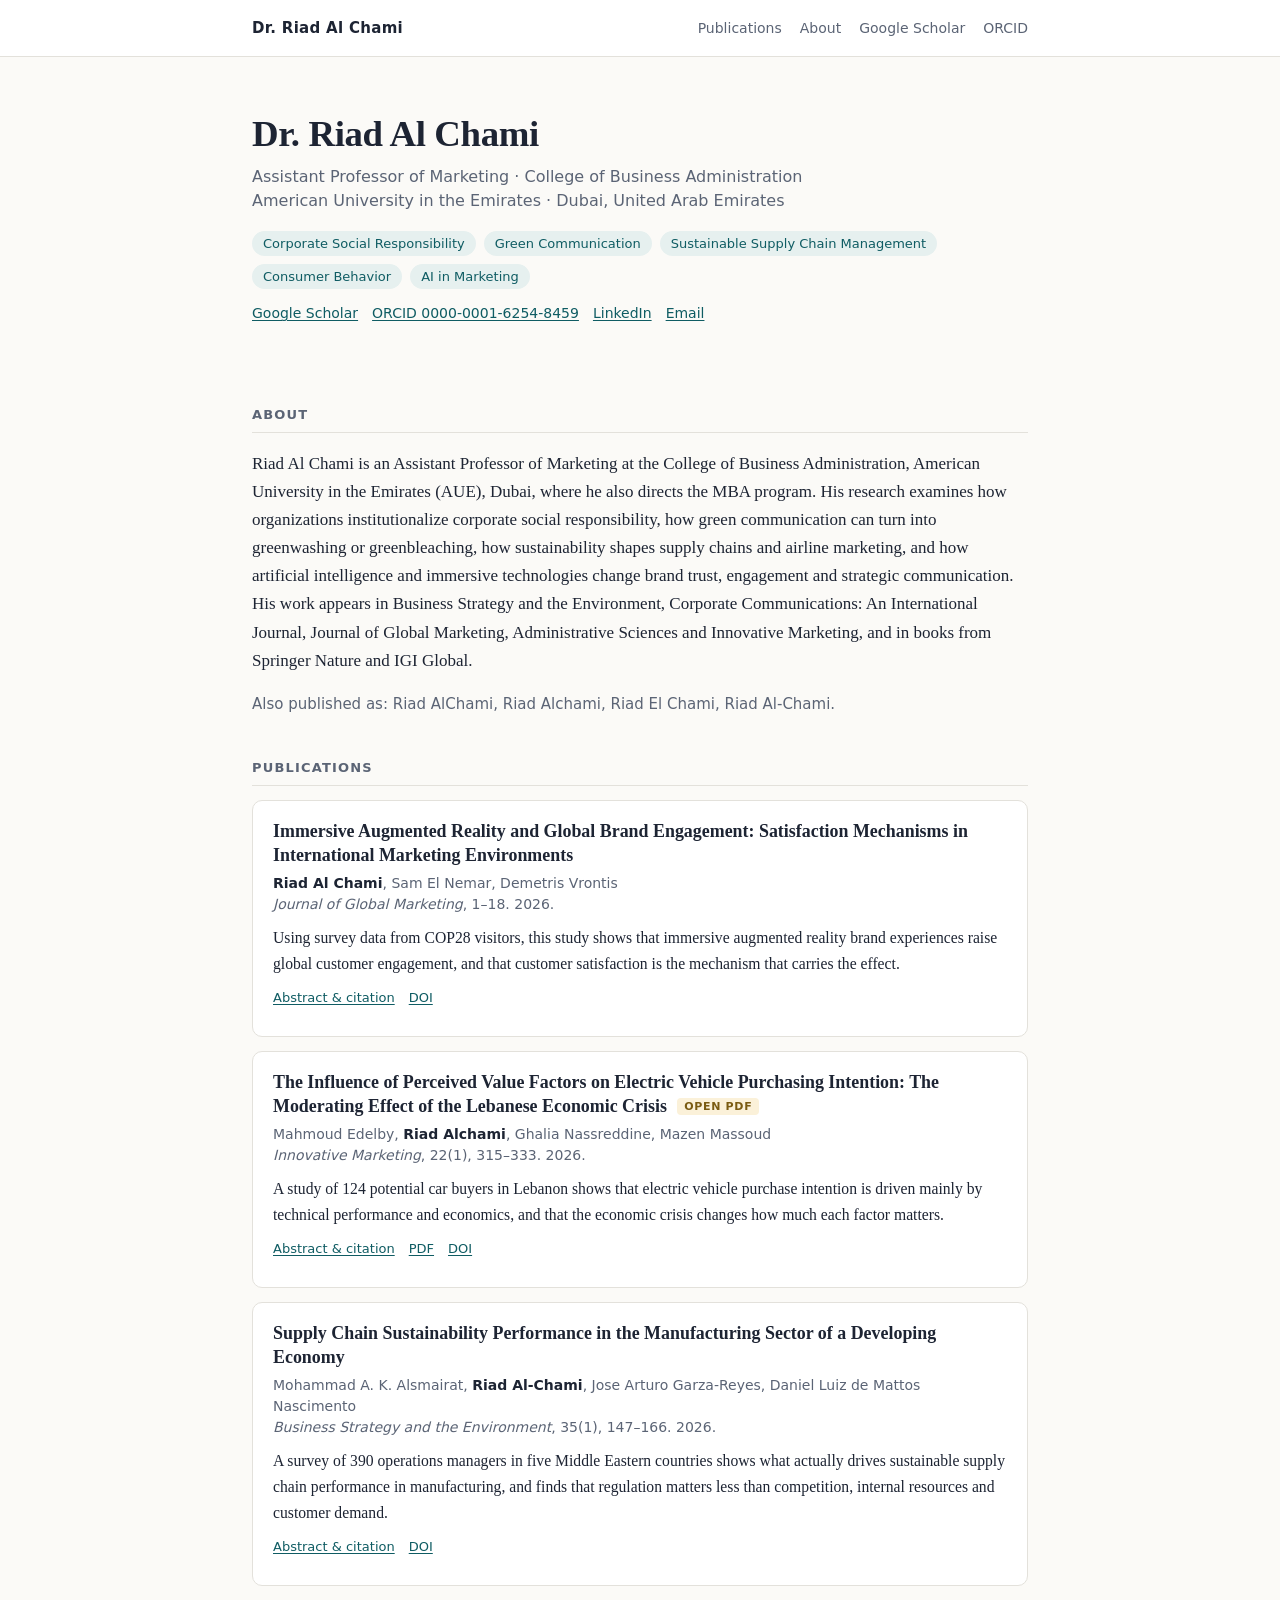
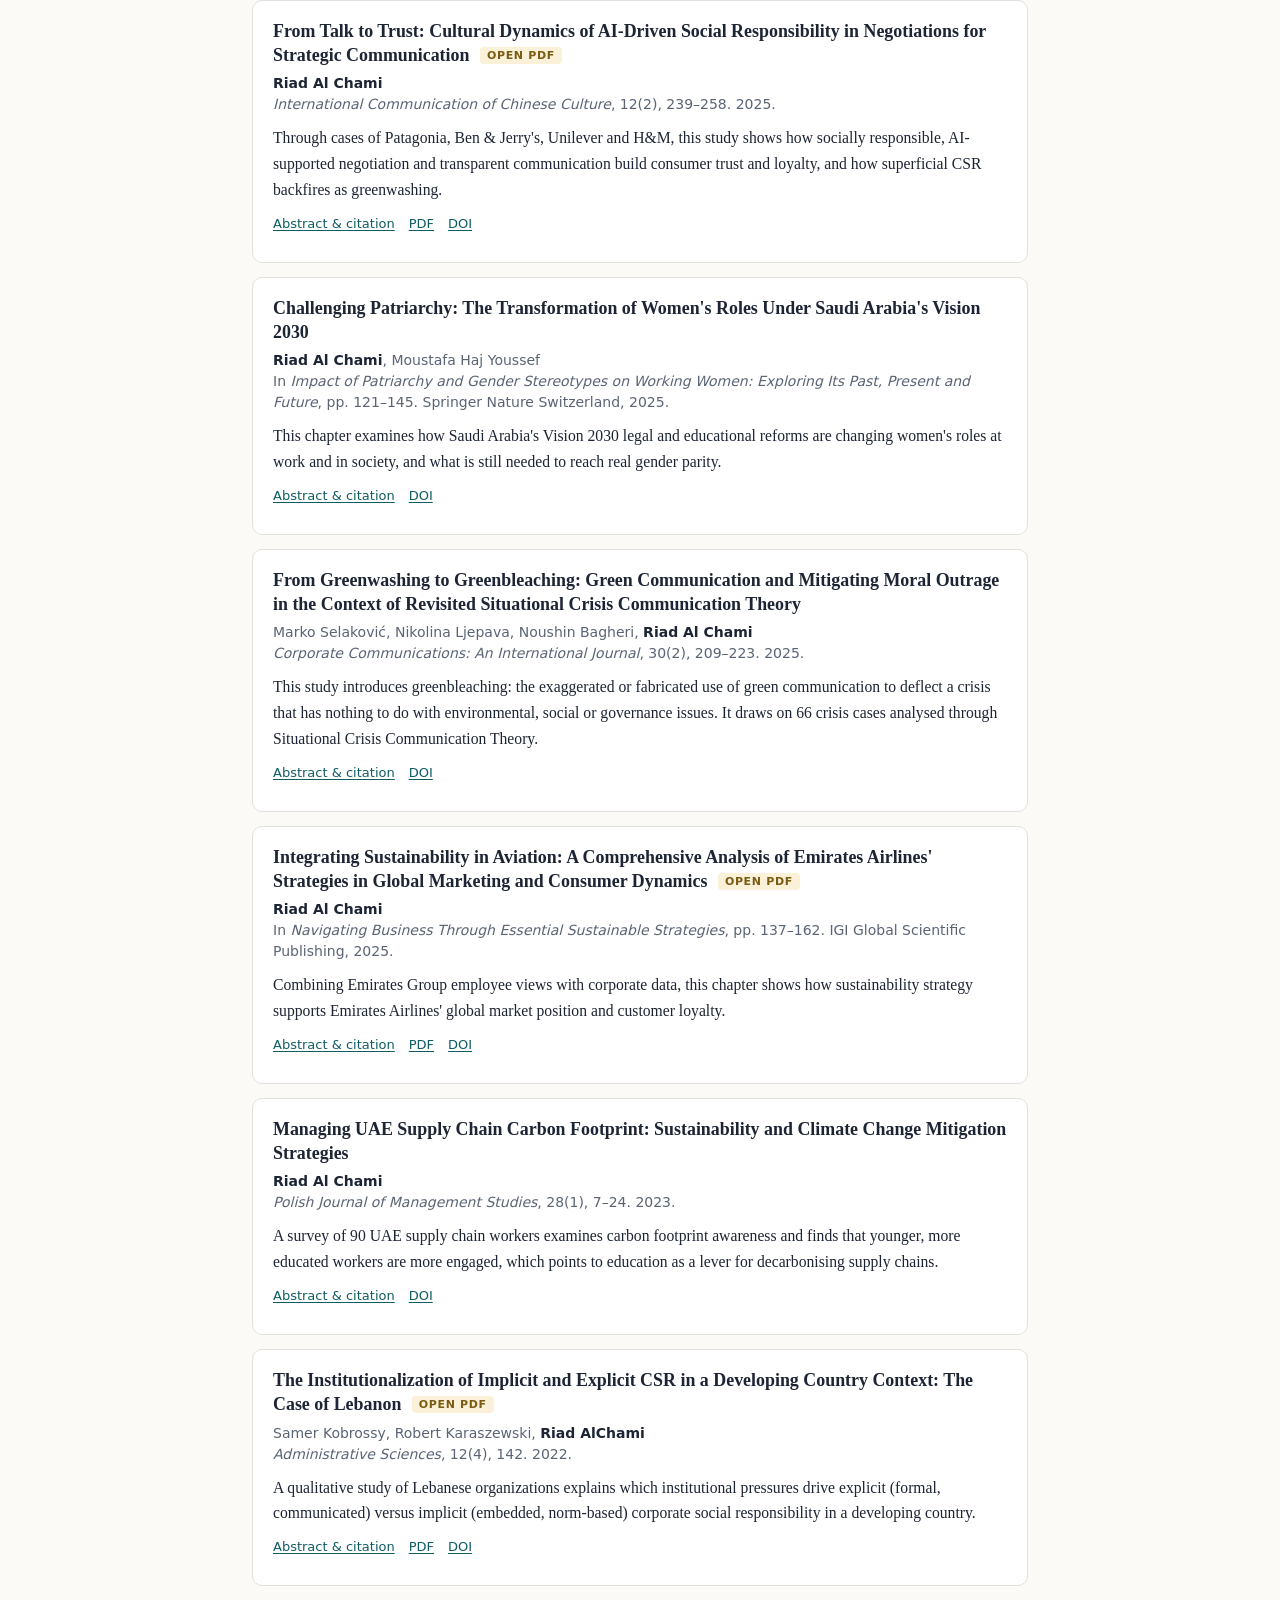
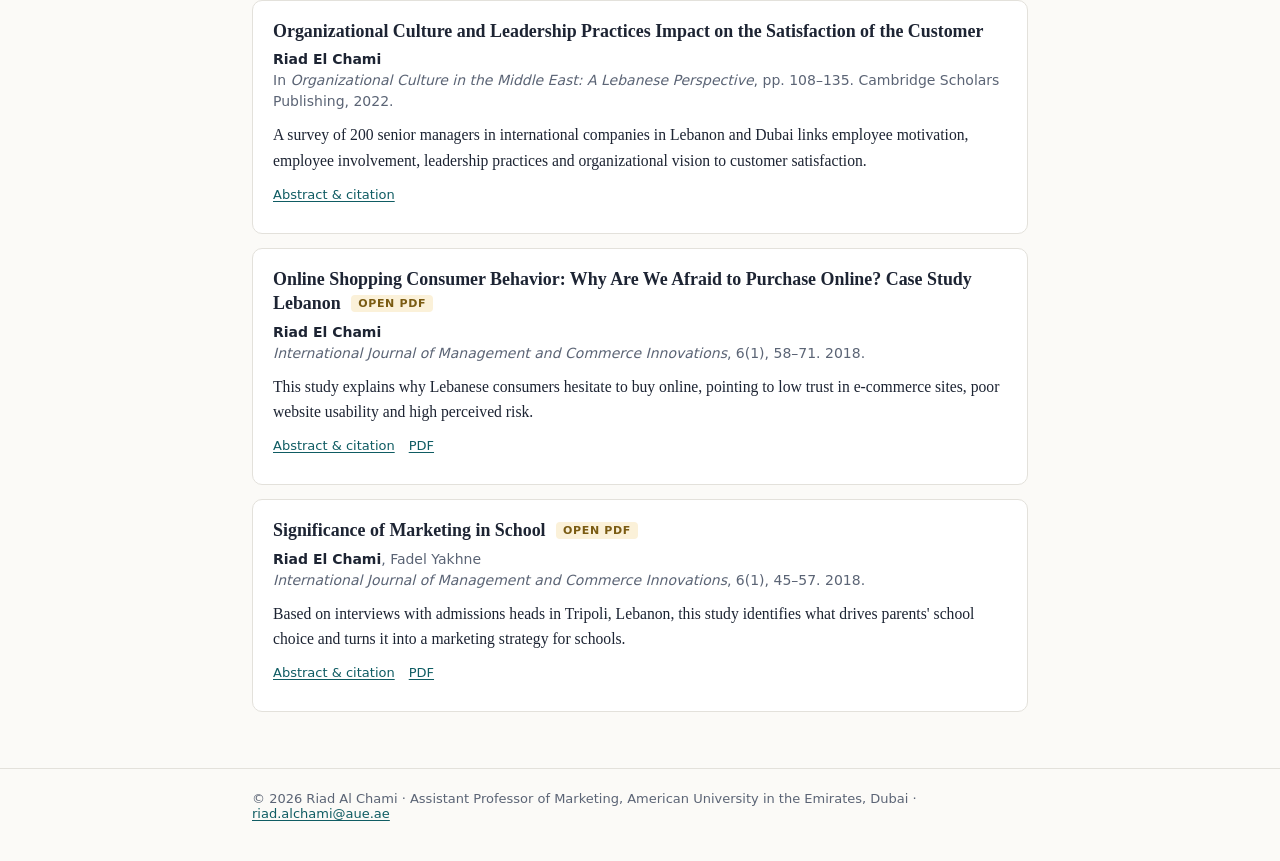
==== index.html @ b1be41c9 "Add files via upload" ====
<!DOCTYPE html>
<html lang="en"><head>
<meta charset="utf-8"><meta name="viewport" content="width=device-width,initial-scale=1">
<title>Dr. Riad Al Chami | Marketing, CSR and Sustainability Research</title>
<meta name="description" content="Dr. Riad Al Chami, Assistant Professor of Marketing at the American University in the Emirates, Dubai. Research on corporate social responsibility, green communication and greenwashing, sustainable supply chains, consumer behavior and AI in marketing.">
<link rel="canonical" href="https://riadalchami-cloud.github.io/">
<meta property="og:type" content="website"><meta property="og:title" content="Dr. Riad Al Chami | Marketing, CSR and Sustainability Research"><meta property="og:description" content="Dr. Riad Al Chami, Assistant Professor of Marketing at the American University in the Emirates, Dubai. Research on corporate social responsibility, green communication and greenwashing, sustainable supply chains, consumer behavior and AI in marketing."><meta property="og:url" content="https://riadalchami-cloud.github.io/">
<meta name="robots" content="index,follow">

<link rel="stylesheet" href="https://riadalchami-cloud.github.io/style.css">
<script type="application/ld+json">{"@context": "https://schema.org", "@graph": [{"@type": "Person", "@id": "https://riadalchami-cloud.github.io/#person", "name": "Riad Al Chami", "honorificPrefix": "Dr.", "givenName": "Riad", "familyName": "Al Chami", "alternateName": ["Riad AlChami", "Riad Alchami", "Riad El Chami", "Riad Al-Chami"], "jobTitle": "Assistant Professor of Marketing", "affiliation": {"@type": "CollegeOrUniversity", "name": "American University in the Emirates", "url": "https://www.aue.ae", "address": {"@type": "PostalAddress", "addressLocality": "Dubai", "addressCountry": "AE"}}, "email": "mailto:riad.alchami@aue.ae", "url": "https://riadalchami-cloud.github.io/", "sameAs": ["https://orcid.org/0000-0001-6254-8459", "https://scholar.google.com/citations?user=tgdiXy8AAAAJ", "https://www.linkedin.com/in/riadchami/"], "knowsAbout": ["Corporate Social Responsibility", "Green Communication", "Sustainable Supply Chain Management", "Consumer Behavior", "AI in Marketing"], "identifier": {"@type": "PropertyValue", "propertyID": "ORCID", "value": "0000-0001-6254-8459"}}, {"@type": "ProfilePage", "@id": "https://riadalchami-cloud.github.io/", "url": "https://riadalchami-cloud.github.io/", "name": "Dr. Riad Al Chami | Publications", "mainEntity": {"@id": "https://riadalchami-cloud.github.io/#person"}, "dateModified": "2026-11-16"}, {"@type": "ItemList", "name": "Publications by Riad Al Chami", "itemListElement": [{"@type": "ListItem", "position": 1, "url": "https://riadalchami-cloud.github.io/papers/immersive-augmented-reality-global-brand-engagement/", "name": "Immersive Augmented Reality and Global Brand Engagement: Satisfaction Mechanisms in International Marketing Environments"}, {"@type": "ListItem", "position": 2, "url": "https://riadalchami-cloud.github.io/papers/ev-purchase-intention-lebanese-economic-crisis/", "name": "The Influence of Perceived Value Factors on Electric Vehicle Purchasing Intention: The Moderating Effect of the Lebanese Economic Crisis"}, {"@type": "ListItem", "position": 3, "url": "https://riadalchami-cloud.github.io/papers/supply-chain-sustainability-performance-manufacturing/", "name": "Supply Chain Sustainability Performance in the Manufacturing Sector of a Developing Economy"}, {"@type": "ListItem", "position": 4, "url": "https://riadalchami-cloud.github.io/papers/from-talk-to-trust-ai-driven-social-responsibility/", "name": "From Talk to Trust: Cultural Dynamics of AI-Driven Social Responsibility in Negotiations for Strategic Communication"}, {"@type": "ListItem", "position": 5, "url": "https://riadalchami-cloud.github.io/papers/challenging-patriarchy-saudi-vision-2030/", "name": "Challenging Patriarchy: The Transformation of Women's Roles Under Saudi Arabia's Vision 2030"}, {"@type": "ListItem", "position": 6, "url": "https://riadalchami-cloud.github.io/papers/from-greenwashing-to-greenbleaching/", "name": "From Greenwashing to Greenbleaching: Green Communication and Mitigating Moral Outrage in the Context of Revisited Situational Crisis Communication Theory"}, {"@type": "ListItem", "position": 7, "url": "https://riadalchami-cloud.github.io/papers/integrating-sustainability-in-aviation-emirates-airlines/", "name": "Integrating Sustainability in Aviation: A Comprehensive Analysis of Emirates Airlines' Strategies in Global Marketing and Consumer Dynamics"}, {"@type": "ListItem", "position": 8, "url": "https://riadalchami-cloud.github.io/papers/managing-uae-supply-chain-carbon-footprint/", "name": "Managing UAE Supply Chain Carbon Footprint: Sustainability and Climate Change Mitigation Strategies"}, {"@type": "ListItem", "position": 9, "url": "https://riadalchami-cloud.github.io/papers/institutionalization-implicit-explicit-csr-lebanon/", "name": "The Institutionalization of Implicit and Explicit CSR in a Developing Country Context: The Case of Lebanon"}, {"@type": "ListItem", "position": 10, "url": "https://riadalchami-cloud.github.io/papers/organizational-culture-leadership-customer-satisfaction/", "name": "Organizational Culture and Leadership Practices Impact on the Satisfaction of the Customer"}, {"@type": "ListItem", "position": 11, "url": "https://riadalchami-cloud.github.io/papers/online-shopping-consumer-behavior-lebanon/", "name": "Online Shopping Consumer Behavior: Why Are We Afraid to Purchase Online? Case Study Lebanon"}, {"@type": "ListItem", "position": 12, "url": "https://riadalchami-cloud.github.io/papers/significance-of-marketing-in-school/", "name": "Significance of Marketing in School"}]}]}</script>
</head><body>
<header class="site"><div class="wrap"><a class="brand" href="https://riadalchami-cloud.github.io/">Dr. Riad Al Chami</a>
<nav><a href="https://riadalchami-cloud.github.io/#publications">Publications</a><a href="https://riadalchami-cloud.github.io/#about">About</a><a href="https://scholar.google.com/citations?user=tgdiXy8AAAAJ">Google Scholar</a><a href="https://orcid.org/0000-0001-6254-8459">ORCID</a></nav></div></header>

<main class="wrap">
<section class="hero"><h1>Dr. Riad Al Chami</h1>
<p class="role">Assistant Professor of Marketing · College of Business Administration<br>American University in the Emirates · Dubai, United Arab Emirates</p>
<ul class="chips"><li>Corporate Social Responsibility</li><li>Green Communication</li><li>Sustainable Supply Chain Management</li><li>Consumer Behavior</li><li>AI in Marketing</li></ul>
<p class="ids"><a href="https://scholar.google.com/citations?user=tgdiXy8AAAAJ">Google Scholar</a><a href="https://orcid.org/0000-0001-6254-8459">ORCID 0000-0001-6254-8459</a><a href="https://www.linkedin.com/in/riadchami/">LinkedIn</a><a href="mailto:riad.alchami@aue.ae">Email</a></p></section>
<section id="about"><h2>About</h2><p>Riad Al Chami is an Assistant Professor of Marketing at the College of Business Administration, American University in the Emirates (AUE), Dubai, where he also directs the MBA program. His research examines how organizations institutionalize corporate social responsibility, how green communication can turn into greenwashing or greenbleaching, how sustainability shapes supply chains and airline marketing, and how artificial intelligence and immersive technologies change brand trust, engagement and strategic communication. His work appears in Business Strategy and the Environment, Corporate Communications: An International Journal, Journal of Global Marketing, Administrative Sciences and Innovative Marketing, and in books from Springer Nature and IGI Global.</p>
<p class="meta">Also published as: Riad AlChami, Riad Alchami, Riad El Chami, Riad Al-Chami.</p></section>
<section id="publications"><h2>Publications</h2><div class="pub"><h3><a href="https://riadalchami-cloud.github.io/papers/immersive-augmented-reality-global-brand-engagement/">Immersive Augmented Reality and Global Brand Engagement: Satisfaction Mechanisms in International Marketing Environments</a></h3>
<p class="by"><b>Riad Al Chami</b>, Sam El Nemar, Demetris Vrontis</p><p class="venue"><i>Journal of Global Marketing</i>, 1–18. 2026.</p>
<p class="sum">Using survey data from COP28 visitors, this study shows that immersive augmented reality brand experiences raise global customer engagement, and that customer satisfaction is the mechanism that carries the effect.</p><p class="links"><a href="https://riadalchami-cloud.github.io/papers/immersive-augmented-reality-global-brand-engagement/">Abstract & citation</a><a href="https://doi.org/10.1080/08911762.2026.2745960">DOI</a></p></div><div class="pub"><h3><a href="https://riadalchami-cloud.github.io/papers/ev-purchase-intention-lebanese-economic-crisis/">The Influence of Perceived Value Factors on Electric Vehicle Purchasing Intention: The Moderating Effect of the Lebanese Economic Crisis</a> <span class="tag">Open PDF</span></h3>
<p class="by">Mahmoud Edelby, <b>Riad Alchami</b>, Ghalia Nassreddine, Mazen Massoud</p><p class="venue"><i>Innovative Marketing</i>, 22(1), 315–333. 2026.</p>
<p class="sum">A study of 124 potential car buyers in Lebanon shows that electric vehicle purchase intention is driven mainly by technical performance and economics, and that the economic crisis changes how much each factor matters.</p><p class="links"><a href="https://riadalchami-cloud.github.io/papers/ev-purchase-intention-lebanese-economic-crisis/">Abstract & citation</a><a href="https://riadalchami-cloud.github.io/papers/ev-purchase-intention-lebanese-economic-crisis/ev-purchase-intention-lebanese-economic-crisis.pdf">PDF</a><a href="https://doi.org/10.21511/im.22(1).2026.23">DOI</a></p></div><div class="pub"><h3><a href="https://riadalchami-cloud.github.io/papers/supply-chain-sustainability-performance-manufacturing/">Supply Chain Sustainability Performance in the Manufacturing Sector of a Developing Economy</a></h3>
<p class="by">Mohammad A. K. Alsmairat, <b>Riad Al-Chami</b>, Jose Arturo Garza-Reyes, Daniel Luiz de Mattos Nascimento</p><p class="venue"><i>Business Strategy and the Environment</i>, 35(1), 147–166. 2026.</p>
<p class="sum">A survey of 390 operations managers in five Middle Eastern countries shows what actually drives sustainable supply chain performance in manufacturing, and finds that regulation matters less than competition, internal resources and customer demand.</p><p class="links"><a href="https://riadalchami-cloud.github.io/papers/supply-chain-sustainability-performance-manufacturing/">Abstract & citation</a><a href="https://doi.org/10.1002/bse.70169">DOI</a></p></div><div class="pub"><h3><a href="https://riadalchami-cloud.github.io/papers/from-talk-to-trust-ai-driven-social-responsibility/">From Talk to Trust: Cultural Dynamics of AI-Driven Social Responsibility in Negotiations for Strategic Communication</a> <span class="tag">Open PDF</span></h3>
<p class="by"><b>Riad Al Chami</b></p><p class="venue"><i>International Communication of Chinese Culture</i>, 12(2), 239–258. 2025.</p>
<p class="sum">Through cases of Patagonia, Ben &amp; Jerry&#x27;s, Unilever and H&amp;M, this study shows how socially responsible, AI-supported negotiation and transparent communication build consumer trust and loyalty, and how superficial CSR backfires as greenwashing.</p><p class="links"><a href="https://riadalchami-cloud.github.io/papers/from-talk-to-trust-ai-driven-social-responsibility/">Abstract & citation</a><a href="https://riadalchami-cloud.github.io/papers/from-talk-to-trust-ai-driven-social-responsibility/from-talk-to-trust-ai-driven-social-responsibility.pdf">PDF</a><a href="https://doi.org/10.1007/s40636-025-00331-4">DOI</a></p></div><div class="pub"><h3><a href="https://riadalchami-cloud.github.io/papers/challenging-patriarchy-saudi-vision-2030/">Challenging Patriarchy: The Transformation of Women&#x27;s Roles Under Saudi Arabia&#x27;s Vision 2030</a></h3>
<p class="by"><b>Riad Al Chami</b>, Moustafa Haj Youssef</p><p class="venue">In <i>Impact of Patriarchy and Gender Stereotypes on Working Women: Exploring Its Past, Present and Future</i>, pp. 121–145. Springer Nature Switzerland, 2025.</p>
<p class="sum">This chapter examines how Saudi Arabia&#x27;s Vision 2030 legal and educational reforms are changing women&#x27;s roles at work and in society, and what is still needed to reach real gender parity.</p><p class="links"><a href="https://riadalchami-cloud.github.io/papers/challenging-patriarchy-saudi-vision-2030/">Abstract & citation</a><a href="https://doi.org/10.1007/978-3-031-74406-8_7">DOI</a></p></div><div class="pub"><h3><a href="https://riadalchami-cloud.github.io/papers/from-greenwashing-to-greenbleaching/">From Greenwashing to Greenbleaching: Green Communication and Mitigating Moral Outrage in the Context of Revisited Situational Crisis Communication Theory</a></h3>
<p class="by">Marko Selaković, Nikolina Ljepava, Noushin Bagheri, <b>Riad Al Chami</b></p><p class="venue"><i>Corporate Communications: An International Journal</i>, 30(2), 209–223. 2025.</p>
<p class="sum">This study introduces greenbleaching: the exaggerated or fabricated use of green communication to deflect a crisis that has nothing to do with environmental, social or governance issues. It draws on 66 crisis cases analysed through Situational Crisis Communication Theory.</p><p class="links"><a href="https://riadalchami-cloud.github.io/papers/from-greenwashing-to-greenbleaching/">Abstract & citation</a><a href="https://doi.org/10.1108/CCIJ-01-2024-0011">DOI</a></p></div><div class="pub"><h3><a href="https://riadalchami-cloud.github.io/papers/integrating-sustainability-in-aviation-emirates-airlines/">Integrating Sustainability in Aviation: A Comprehensive Analysis of Emirates Airlines&#x27; Strategies in Global Marketing and Consumer Dynamics</a> <span class="tag">Open PDF</span></h3>
<p class="by"><b>Riad Al Chami</b></p><p class="venue">In <i>Navigating Business Through Essential Sustainable Strategies</i>, pp. 137–162. IGI Global Scientific Publishing, 2025.</p>
<p class="sum">Combining Emirates Group employee views with corporate data, this chapter shows how sustainability strategy supports Emirates Airlines&#x27; global market position and customer loyalty.</p><p class="links"><a href="https://riadalchami-cloud.github.io/papers/integrating-sustainability-in-aviation-emirates-airlines/">Abstract & citation</a><a href="https://riadalchami-cloud.github.io/papers/integrating-sustainability-in-aviation-emirates-airlines/integrating-sustainability-in-aviation-emirates-airlines.pdf">PDF</a><a href="https://doi.org/10.4018/979-8-3693-5360-8.ch006">DOI</a></p></div><div class="pub"><h3><a href="https://riadalchami-cloud.github.io/papers/managing-uae-supply-chain-carbon-footprint/">Managing UAE Supply Chain Carbon Footprint: Sustainability and Climate Change Mitigation Strategies</a></h3>
<p class="by"><b>Riad Al Chami</b></p><p class="venue"><i>Polish Journal of Management Studies</i>, 28(1), 7–24. 2023.</p>
<p class="sum">A survey of 90 UAE supply chain workers examines carbon footprint awareness and finds that younger, more educated workers are more engaged, which points to education as a lever for decarbonising supply chains.</p><p class="links"><a href="https://riadalchami-cloud.github.io/papers/managing-uae-supply-chain-carbon-footprint/">Abstract & citation</a><a href="https://doi.org/10.17512/pjms.2023.28.1.01">DOI</a></p></div><div class="pub"><h3><a href="https://riadalchami-cloud.github.io/papers/institutionalization-implicit-explicit-csr-lebanon/">The Institutionalization of Implicit and Explicit CSR in a Developing Country Context: The Case of Lebanon</a> <span class="tag">Open PDF</span></h3>
<p class="by">Samer Kobrossy, Robert Karaszewski, <b>Riad AlChami</b></p><p class="venue"><i>Administrative Sciences</i>, 12(4), 142. 2022.</p>
<p class="sum">A qualitative study of Lebanese organizations explains which institutional pressures drive explicit (formal, communicated) versus implicit (embedded, norm-based) corporate social responsibility in a developing country.</p><p class="links"><a href="https://riadalchami-cloud.github.io/papers/institutionalization-implicit-explicit-csr-lebanon/">Abstract & citation</a><a href="https://riadalchami-cloud.github.io/papers/institutionalization-implicit-explicit-csr-lebanon/institutionalization-implicit-explicit-csr-lebanon.pdf">PDF</a><a href="https://doi.org/10.3390/admsci12040142">DOI</a></p></div><div class="pub"><h3><a href="https://riadalchami-cloud.github.io/papers/organizational-culture-leadership-customer-satisfaction/">Organizational Culture and Leadership Practices Impact on the Satisfaction of the Customer</a></h3>
<p class="by"><b>Riad El Chami</b></p><p class="venue">In <i>Organizational Culture in the Middle East: A Lebanese Perspective</i>, pp. 108–135. Cambridge Scholars Publishing, 2022.</p>
<p class="sum">A survey of 200 senior managers in international companies in Lebanon and Dubai links employee motivation, employee involvement, leadership practices and organizational vision to customer satisfaction.</p><p class="links"><a href="https://riadalchami-cloud.github.io/papers/organizational-culture-leadership-customer-satisfaction/">Abstract & citation</a></p></div><div class="pub"><h3><a href="https://riadalchami-cloud.github.io/papers/online-shopping-consumer-behavior-lebanon/">Online Shopping Consumer Behavior: Why Are We Afraid to Purchase Online? Case Study Lebanon</a> <span class="tag">Open PDF</span></h3>
<p class="by"><b>Riad El Chami</b></p><p class="venue"><i>International Journal of Management and Commerce Innovations</i>, 6(1), 58–71. 2018.</p>
<p class="sum">This study explains why Lebanese consumers hesitate to buy online, pointing to low trust in e-commerce sites, poor website usability and high perceived risk.</p><p class="links"><a href="https://riadalchami-cloud.github.io/papers/online-shopping-consumer-behavior-lebanon/">Abstract & citation</a><a href="https://riadalchami-cloud.github.io/papers/online-shopping-consumer-behavior-lebanon/online-shopping-consumer-behavior-lebanon.pdf">PDF</a></p></div><div class="pub"><h3><a href="https://riadalchami-cloud.github.io/papers/significance-of-marketing-in-school/">Significance of Marketing in School</a> <span class="tag">Open PDF</span></h3>
<p class="by"><b>Riad El Chami</b>, Fadel Yakhne</p><p class="venue"><i>International Journal of Management and Commerce Innovations</i>, 6(1), 45–57. 2018.</p>
<p class="sum">Based on interviews with admissions heads in Tripoli, Lebanon, this study identifies what drives parents&#x27; school choice and turns it into a marketing strategy for schools.</p><p class="links"><a href="https://riadalchami-cloud.github.io/papers/significance-of-marketing-in-school/">Abstract & citation</a><a href="https://riadalchami-cloud.github.io/papers/significance-of-marketing-in-school/significance-of-marketing-in-school.pdf">PDF</a></p></div></section>
</main><footer><div class="wrap">© 2026 Riad Al Chami · Assistant Professor of Marketing, American University in the Emirates, Dubai · <a href="mailto:riad.alchami@aue.ae">riad.alchami@aue.ae</a></div></footer></body></html>
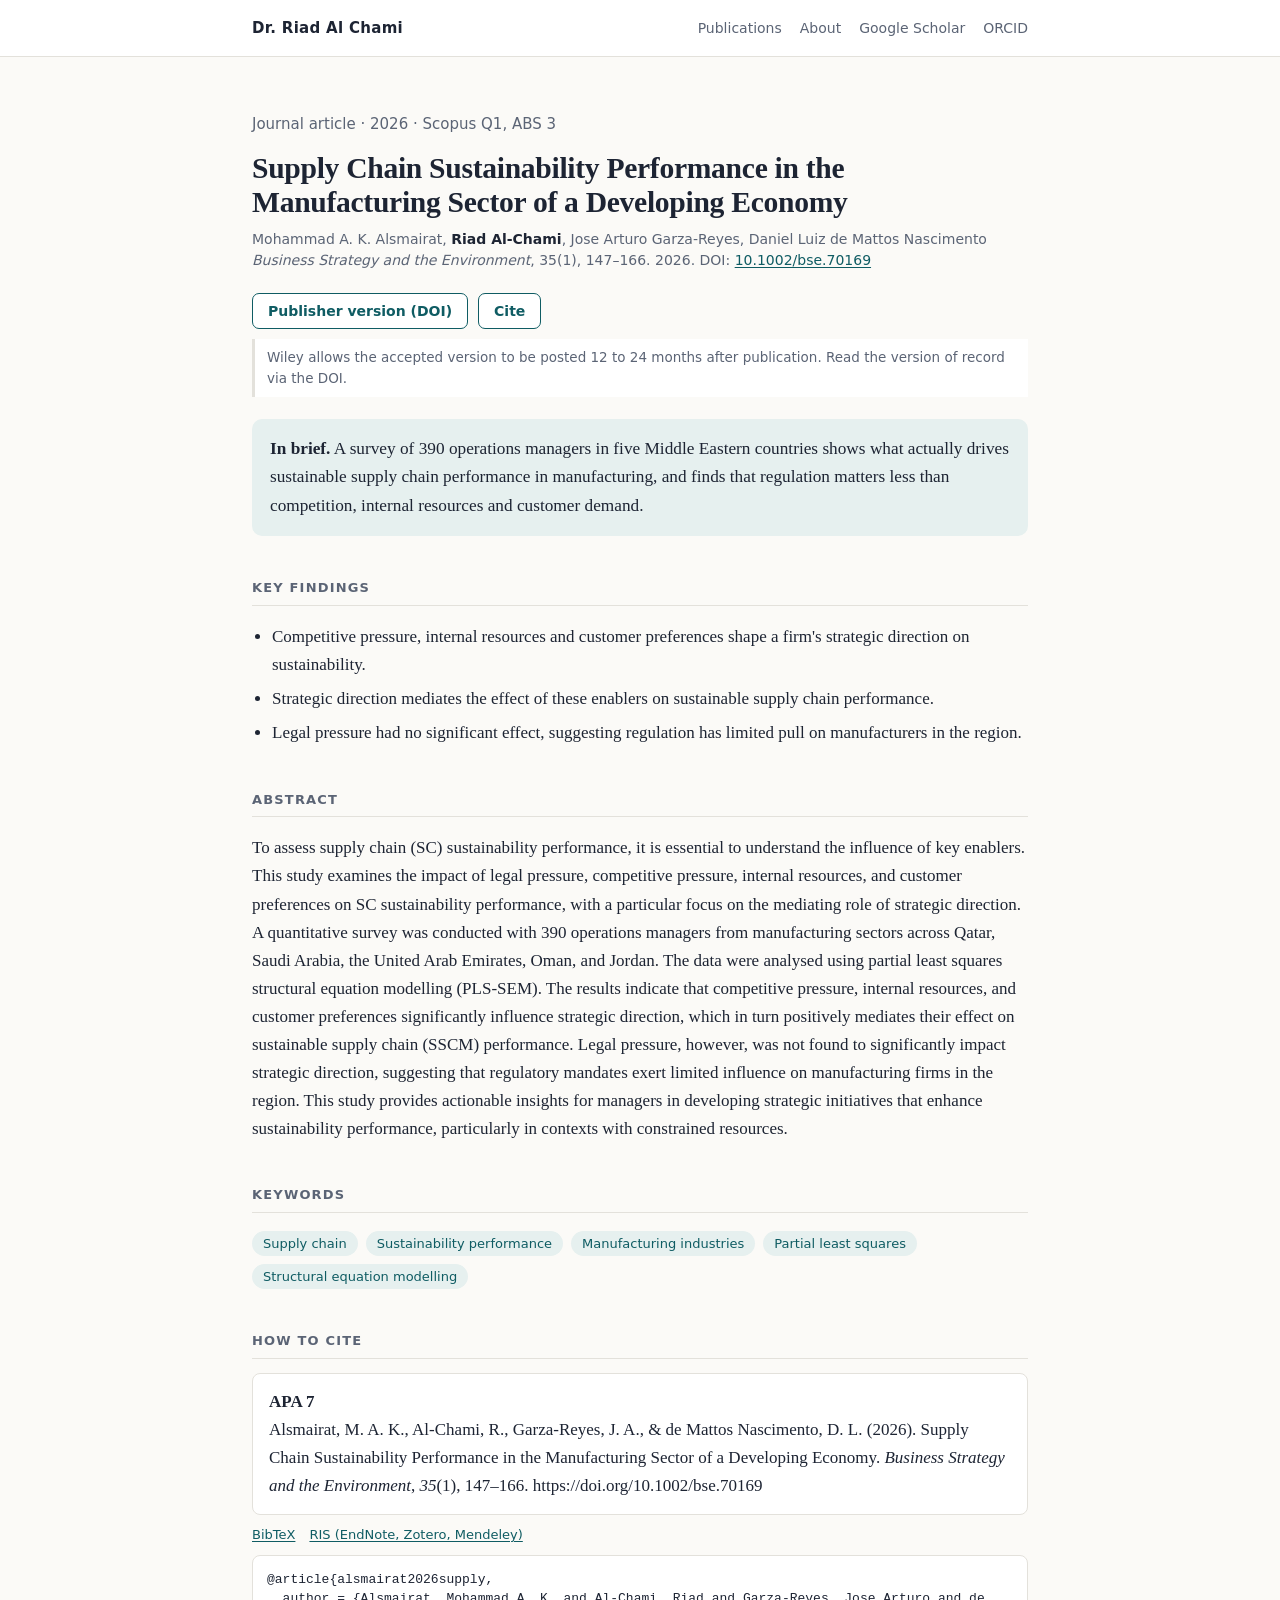
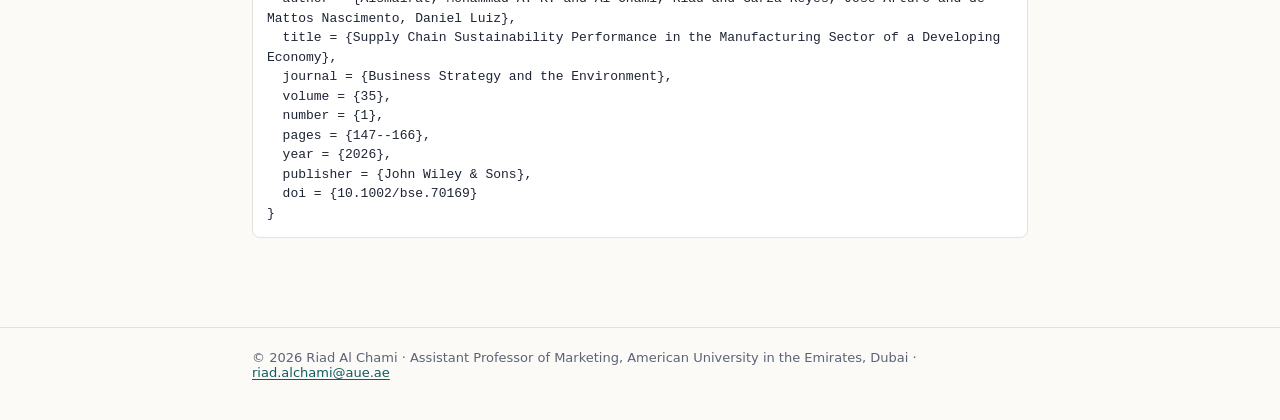
==== commit 5b07b570: "Add files via upload" ====
--- a/index.html
+++ b/index.html
@@ -1,48 +1,63 @@
 <!DOCTYPE html>
 <html lang="en"><head>
 <meta charset="utf-8"><meta name="viewport" content="width=device-width,initial-scale=1">
-<title>Dr. Riad Al Chami | Marketing, CSR and Sustainability Research</title>
-<meta name="description" content="Dr. Riad Al Chami, Assistant Professor of Marketing at the American University in the Emirates, Dubai. Research on corporate social responsibility, green communication and greenwashing, sustainable supply chains, consumer behavior and AI in marketing.">
-<link rel="canonical" href="https://riadalchami-cloud.github.io/">
-<meta property="og:type" content="website"><meta property="og:title" content="Dr. Riad Al Chami | Marketing, CSR and Sustainability Research"><meta property="og:description" content="Dr. Riad Al Chami, Assistant Professor of Marketing at the American University in the Emirates, Dubai. Research on corporate social responsibility, green communication and greenwashing, sustainable supply chains, consumer behavior and AI in marketing."><meta property="og:url" content="https://riadalchami-cloud.github.io/">
+<title>Supply Chain Sustainability Performance in the Manufacturing Sector of a Developing Economy | Riad Al Chami</title>
+<meta name="description" content="A survey of 390 operations managers in five Middle Eastern countries shows what actually drives sustainable supply chain performance in manufacturing, and finds that regulation matters less than competition, internal resources and customer demand.">
+<link rel="canonical" href="https://riadalchami-cloud.github.io/papers/supply-chain-sustainability-performance-manufacturing/">
+<meta property="og:type" content="website"><meta property="og:title" content="Supply Chain Sustainability Performance in the Manufacturing Sector of a Developing Economy | Riad Al Chami"><meta property="og:description" content="A survey of 390 operations managers in five Middle Eastern countries shows what actually drives sustainable supply chain performance in manufacturing, and finds that regulation matters less than competition, internal resources and customer demand."><meta property="og:url" content="https://riadalchami-cloud.github.io/papers/supply-chain-sustainability-performance-manufacturing/">
 <meta name="robots" content="index,follow">
-
+<meta name="citation_title" content="Supply Chain Sustainability Performance in the Manufacturing Sector of a Developing Economy">
+<meta name="citation_author" content="Alsmairat, Mohammad A. K.">
+<meta name="citation_author" content="Al-Chami, Riad">
+<meta name="citation_author" content="Garza-Reyes, Jose Arturo">
+<meta name="citation_author" content="de Mattos Nascimento, Daniel Luiz">
+<meta name="citation_publication_date" content="2026/01">
+<meta name="citation_journal_title" content="Business Strategy and the Environment">
+<meta name="citation_issn" content="0964-4733">
+<meta name="citation_volume" content="35">
+<meta name="citation_issue" content="1">
+<meta name="citation_firstpage" content="147">
+<meta name="citation_lastpage" content="166">
+<meta name="citation_publisher" content="John Wiley &amp; Sons">
+<meta name="citation_doi" content="10.1002/bse.70169">
+<meta name="citation_abstract_html_url" content="https://riadalchami-cloud.github.io/papers/supply-chain-sustainability-performance-manufacturing/">
+<meta name="citation_keywords" content="Supply chain; Sustainability performance; Manufacturing industries; Partial least squares; Structural equation modelling">
+<meta name="citation_language" content="en">
+<meta name="DC.title" content="Supply Chain Sustainability Performance in the Manufacturing Sector of a Developing Economy">
+<meta name="DC.creator" content="Alsmairat, Mohammad A. K.">
+<meta name="DC.creator" content="Al-Chami, Riad">
+<meta name="DC.creator" content="Garza-Reyes, Jose Arturo">
+<meta name="DC.creator" content="de Mattos Nascimento, Daniel Luiz">
+<meta name="DC.date" content="2026">
+<meta name="DC.identifier" content="doi:10.1002/bse.70169">
 <link rel="stylesheet" href="https://riadalchami-cloud.github.io/style.css">
-<script type="application/ld+json">{"@context": "https://schema.org", "@graph": [{"@type": "Person", "@id": "https://riadalchami-cloud.github.io/#person", "name": "Riad Al Chami", "honorificPrefix": "Dr.", "givenName": "Riad", "familyName": "Al Chami", "alternateName": ["Riad AlChami", "Riad Alchami", "Riad El Chami", "Riad Al-Chami"], "jobTitle": "Assistant Professor of Marketing", "affiliation": {"@type": "CollegeOrUniversity", "name": "American University in the Emirates", "url": "https://www.aue.ae", "address": {"@type": "PostalAddress", "addressLocality": "Dubai", "addressCountry": "AE"}}, "email": "mailto:riad.alchami@aue.ae", "url": "https://riadalchami-cloud.github.io/", "sameAs": ["https://orcid.org/0000-0001-6254-8459", "https://scholar.google.com/citations?user=tgdiXy8AAAAJ", "https://www.linkedin.com/in/riadchami/"], "knowsAbout": ["Corporate Social Responsibility", "Green Communication", "Sustainable Supply Chain Management", "Consumer Behavior", "AI in Marketing"], "identifier": {"@type": "PropertyValue", "propertyID": "ORCID", "value": "0000-0001-6254-8459"}}, {"@type": "ProfilePage", "@id": "https://riadalchami-cloud.github.io/", "url": "https://riadalchami-cloud.github.io/", "name": "Dr. Riad Al Chami | Publications", "mainEntity": {"@id": "https://riadalchami-cloud.github.io/#person"}, "dateModified": "2026-11-16"}, {"@type": "ItemList", "name": "Publications by Riad Al Chami", "itemListElement": [{"@type": "ListItem", "position": 1, "url": "https://riadalchami-cloud.github.io/papers/immersive-augmented-reality-global-brand-engagement/", "name": "Immersive Augmented Reality and Global Brand Engagement: Satisfaction Mechanisms in International Marketing Environments"}, {"@type": "ListItem", "position": 2, "url": "https://riadalchami-cloud.github.io/papers/ev-purchase-intention-lebanese-economic-crisis/", "name": "The Influence of Perceived Value Factors on Electric Vehicle Purchasing Intention: The Moderating Effect of the Lebanese Economic Crisis"}, {"@type": "ListItem", "position": 3, "url": "https://riadalchami-cloud.github.io/papers/supply-chain-sustainability-performance-manufacturing/", "name": "Supply Chain Sustainability Performance in the Manufacturing Sector of a Developing Economy"}, {"@type": "ListItem", "position": 4, "url": "https://riadalchami-cloud.github.io/papers/from-talk-to-trust-ai-driven-social-responsibility/", "name": "From Talk to Trust: Cultural Dynamics of AI-Driven Social Responsibility in Negotiations for Strategic Communication"}, {"@type": "ListItem", "position": 5, "url": "https://riadalchami-cloud.github.io/papers/challenging-patriarchy-saudi-vision-2030/", "name": "Challenging Patriarchy: The Transformation of Women's Roles Under Saudi Arabia's Vision 2030"}, {"@type": "ListItem", "position": 6, "url": "https://riadalchami-cloud.github.io/papers/from-greenwashing-to-greenbleaching/", "name": "From Greenwashing to Greenbleaching: Green Communication and Mitigating Moral Outrage in the Context of Revisited Situational Crisis Communication Theory"}, {"@type": "ListItem", "position": 7, "url": "https://riadalchami-cloud.github.io/papers/integrating-sustainability-in-aviation-emirates-airlines/", "name": "Integrating Sustainability in Aviation: A Comprehensive Analysis of Emirates Airlines' Strategies in Global Marketing and Consumer Dynamics"}, {"@type": "ListItem", "position": 8, "url": "https://riadalchami-cloud.github.io/papers/managing-uae-supply-chain-carbon-footprint/", "name": "Managing UAE Supply Chain Carbon Footprint: Sustainability and Climate Change Mitigation Strategies"}, {"@type": "ListItem", "position": 9, "url": "https://riadalchami-cloud.github.io/papers/institutionalization-implicit-explicit-csr-lebanon/", "name": "The Institutionalization of Implicit and Explicit CSR in a Developing Country Context: The Case of Lebanon"}, {"@type": "ListItem", "position": 10, "url": "https://riadalchami-cloud.github.io/papers/organizational-culture-leadership-customer-satisfaction/", "name": "Organizational Culture and Leadership Practices Impact on the Satisfaction of the Customer"}, {"@type": "ListItem", "position": 11, "url": "https://riadalchami-cloud.github.io/papers/online-shopping-consumer-behavior-lebanon/", "name": "Online Shopping Consumer Behavior: Why Are We Afraid to Purchase Online? Case Study Lebanon"}, {"@type": "ListItem", "position": 12, "url": "https://riadalchami-cloud.github.io/papers/significance-of-marketing-in-school/", "name": "Significance of Marketing in School"}]}]}</script>
+<script type="application/ld+json">{"@context": "https://schema.org", "@type": "ScholarlyArticle", "@id": "https://riadalchami-cloud.github.io/papers/supply-chain-sustainability-performance-manufacturing/", "url": "https://riadalchami-cloud.github.io/papers/supply-chain-sustainability-performance-manufacturing/", "headline": "Supply Chain Sustainability Performance in the Manufacturing Sector of a Developing Economy", "name": "Supply Chain Sustainability Performance in the Manufacturing Sector of a Developing Economy", "author": [{"@type": "Person", "name": "Mohammad A. K. Alsmairat"}, {"@type": "Person", "name": "Riad Al-Chami", "@id": "https://riadalchami-cloud.github.io/#person", "sameAs": "https://orcid.org/0000-0001-6254-8459"}, {"@type": "Person", "name": "Jose Arturo Garza-Reyes"}, {"@type": "Person", "name": "Daniel Luiz de Mattos Nascimento"}], "datePublished": "2026-01", "inLanguage": "en", "keywords": ["Supply chain", "Sustainability performance", "Manufacturing industries", "Partial least squares", "Structural equation modelling"], "publisher": {"@type": "Organization", "name": "John Wiley & Sons"}, "abstract": "To assess supply chain (SC) sustainability performance, it is essential to understand the influence of key enablers. This study examines the impact of legal pressure, competitive pressure, internal resources, and customer preferences on SC sustainability performance, with a particular focus on the mediating role of strategic direction. A quantitative survey was conducted with 390 operations managers from manufacturing sectors across Qatar, Saudi Arabia, the United Arab Emirates, Oman, and Jordan. The data were analysed using partial least squares structural equation modelling (PLS-SEM). The results indicate that competitive pressure, internal resources, and customer preferences significantly influence strategic direction, which in turn positively mediates their effect on sustainable supply chain (SSCM) performance. Legal pressure, however, was not found to significantly impact strategic direction, suggesting that regulatory mandates exert limited influence on manufacturing firms in the region. This study provides actionable insights for managers in developing strategic initiatives that enhance sustainability performance, particularly in contexts with constrained resources.", "description": "A survey of 390 operations managers in five Middle Eastern countries shows what actually drives sustainable supply chain performance in manufacturing, and finds that regulation matters less than competition, internal resources and customer demand.", "sameAs": "https://doi.org/10.1002/bse.70169", "identifier": {"@type": "PropertyValue", "propertyID": "DOI", "value": "10.1002/bse.70169"}, "isPartOf": {"@type": "PublicationIssue", "issueNumber": "1", "isPartOf": {"@type": "PublicationVolume", "volumeNumber": "35", "isPartOf": {"@type": "Periodical", "name": "Business Strategy and the Environment", "issn": "0964-4733"}}}, "pageStart": "147", "pageEnd": "166"}</script>
 </head><body>
 <header class="site"><div class="wrap"><a class="brand" href="https://riadalchami-cloud.github.io/">Dr. Riad Al Chami</a>
 <nav><a href="https://riadalchami-cloud.github.io/#publications">Publications</a><a href="https://riadalchami-cloud.github.io/#about">About</a><a href="https://scholar.google.com/citations?user=tgdiXy8AAAAJ">Google Scholar</a><a href="https://orcid.org/0000-0001-6254-8459">ORCID</a></nav></div></header>
-
-<main class="wrap">
-<section class="hero"><h1>Dr. Riad Al Chami</h1>
-<p class="role">Assistant Professor of Marketing · College of Business Administration<br>American University in the Emirates · Dubai, United Arab Emirates</p>
-<ul class="chips"><li>Corporate Social Responsibility</li><li>Green Communication</li><li>Sustainable Supply Chain Management</li><li>Consumer Behavior</li><li>AI in Marketing</li></ul>
-<p class="ids"><a href="https://scholar.google.com/citations?user=tgdiXy8AAAAJ">Google Scholar</a><a href="https://orcid.org/0000-0001-6254-8459">ORCID 0000-0001-6254-8459</a><a href="https://www.linkedin.com/in/riadchami/">LinkedIn</a><a href="mailto:riad.alchami@aue.ae">Email</a></p></section>
-<section id="about"><h2>About</h2><p>Riad Al Chami is an Assistant Professor of Marketing at the College of Business Administration, American University in the Emirates (AUE), Dubai, where he also directs the MBA program. His research examines how organizations institutionalize corporate social responsibility, how green communication can turn into greenwashing or greenbleaching, how sustainability shapes supply chains and airline marketing, and how artificial intelligence and immersive technologies change brand trust, engagement and strategic communication. His work appears in Business Strategy and the Environment, Corporate Communications: An International Journal, Journal of Global Marketing, Administrative Sciences and Innovative Marketing, and in books from Springer Nature and IGI Global.</p>
-<p class="meta">Also published as: Riad AlChami, Riad Alchami, Riad El Chami, Riad Al-Chami.</p></section>
-<section id="publications"><h2>Publications</h2><div class="pub"><h3><a href="https://riadalchami-cloud.github.io/papers/immersive-augmented-reality-global-brand-engagement/">Immersive Augmented Reality and Global Brand Engagement: Satisfaction Mechanisms in International Marketing Environments</a></h3>
-<p class="by"><b>Riad Al Chami</b>, Sam El Nemar, Demetris Vrontis</p><p class="venue"><i>Journal of Global Marketing</i>, 1–18. 2026.</p>
-<p class="sum">Using survey data from COP28 visitors, this study shows that immersive augmented reality brand experiences raise global customer engagement, and that customer satisfaction is the mechanism that carries the effect.</p><p class="links"><a href="https://riadalchami-cloud.github.io/papers/immersive-augmented-reality-global-brand-engagement/">Abstract & citation</a><a href="https://doi.org/10.1080/08911762.2026.2745960">DOI</a></p></div><div class="pub"><h3><a href="https://riadalchami-cloud.github.io/papers/ev-purchase-intention-lebanese-economic-crisis/">The Influence of Perceived Value Factors on Electric Vehicle Purchasing Intention: The Moderating Effect of the Lebanese Economic Crisis</a> <span class="tag">Open PDF</span></h3>
-<p class="by">Mahmoud Edelby, <b>Riad Alchami</b>, Ghalia Nassreddine, Mazen Massoud</p><p class="venue"><i>Innovative Marketing</i>, 22(1), 315–333. 2026.</p>
-<p class="sum">A study of 124 potential car buyers in Lebanon shows that electric vehicle purchase intention is driven mainly by technical performance and economics, and that the economic crisis changes how much each factor matters.</p><p class="links"><a href="https://riadalchami-cloud.github.io/papers/ev-purchase-intention-lebanese-economic-crisis/">Abstract & citation</a><a href="https://riadalchami-cloud.github.io/papers/ev-purchase-intention-lebanese-economic-crisis/ev-purchase-intention-lebanese-economic-crisis.pdf">PDF</a><a href="https://doi.org/10.21511/im.22(1).2026.23">DOI</a></p></div><div class="pub"><h3><a href="https://riadalchami-cloud.github.io/papers/supply-chain-sustainability-performance-manufacturing/">Supply Chain Sustainability Performance in the Manufacturing Sector of a Developing Economy</a></h3>
-<p class="by">Mohammad A. K. Alsmairat, <b>Riad Al-Chami</b>, Jose Arturo Garza-Reyes, Daniel Luiz de Mattos Nascimento</p><p class="venue"><i>Business Strategy and the Environment</i>, 35(1), 147–166. 2026.</p>
-<p class="sum">A survey of 390 operations managers in five Middle Eastern countries shows what actually drives sustainable supply chain performance in manufacturing, and finds that regulation matters less than competition, internal resources and customer demand.</p><p class="links"><a href="https://riadalchami-cloud.github.io/papers/supply-chain-sustainability-performance-manufacturing/">Abstract & citation</a><a href="https://doi.org/10.1002/bse.70169">DOI</a></p></div><div class="pub"><h3><a href="https://riadalchami-cloud.github.io/papers/from-talk-to-trust-ai-driven-social-responsibility/">From Talk to Trust: Cultural Dynamics of AI-Driven Social Responsibility in Negotiations for Strategic Communication</a> <span class="tag">Open PDF</span></h3>
-<p class="by"><b>Riad Al Chami</b></p><p class="venue"><i>International Communication of Chinese Culture</i>, 12(2), 239–258. 2025.</p>
-<p class="sum">Through cases of Patagonia, Ben &amp; Jerry&#x27;s, Unilever and H&amp;M, this study shows how socially responsible, AI-supported negotiation and transparent communication build consumer trust and loyalty, and how superficial CSR backfires as greenwashing.</p><p class="links"><a href="https://riadalchami-cloud.github.io/papers/from-talk-to-trust-ai-driven-social-responsibility/">Abstract & citation</a><a href="https://riadalchami-cloud.github.io/papers/from-talk-to-trust-ai-driven-social-responsibility/from-talk-to-trust-ai-driven-social-responsibility.pdf">PDF</a><a href="https://doi.org/10.1007/s40636-025-00331-4">DOI</a></p></div><div class="pub"><h3><a href="https://riadalchami-cloud.github.io/papers/challenging-patriarchy-saudi-vision-2030/">Challenging Patriarchy: The Transformation of Women&#x27;s Roles Under Saudi Arabia&#x27;s Vision 2030</a></h3>
-<p class="by"><b>Riad Al Chami</b>, Moustafa Haj Youssef</p><p class="venue">In <i>Impact of Patriarchy and Gender Stereotypes on Working Women: Exploring Its Past, Present and Future</i>, pp. 121–145. Springer Nature Switzerland, 2025.</p>
-<p class="sum">This chapter examines how Saudi Arabia&#x27;s Vision 2030 legal and educational reforms are changing women&#x27;s roles at work and in society, and what is still needed to reach real gender parity.</p><p class="links"><a href="https://riadalchami-cloud.github.io/papers/challenging-patriarchy-saudi-vision-2030/">Abstract & citation</a><a href="https://doi.org/10.1007/978-3-031-74406-8_7">DOI</a></p></div><div class="pub"><h3><a href="https://riadalchami-cloud.github.io/papers/from-greenwashing-to-greenbleaching/">From Greenwashing to Greenbleaching: Green Communication and Mitigating Moral Outrage in the Context of Revisited Situational Crisis Communication Theory</a></h3>
-<p class="by">Marko Selaković, Nikolina Ljepava, Noushin Bagheri, <b>Riad Al Chami</b></p><p class="venue"><i>Corporate Communications: An International Journal</i>, 30(2), 209–223. 2025.</p>
-<p class="sum">This study introduces greenbleaching: the exaggerated or fabricated use of green communication to deflect a crisis that has nothing to do with environmental, social or governance issues. It draws on 66 crisis cases analysed through Situational Crisis Communication Theory.</p><p class="links"><a href="https://riadalchami-cloud.github.io/papers/from-greenwashing-to-greenbleaching/">Abstract & citation</a><a href="https://doi.org/10.1108/CCIJ-01-2024-0011">DOI</a></p></div><div class="pub"><h3><a href="https://riadalchami-cloud.github.io/papers/integrating-sustainability-in-aviation-emirates-airlines/">Integrating Sustainability in Aviation: A Comprehensive Analysis of Emirates Airlines&#x27; Strategies in Global Marketing and Consumer Dynamics</a> <span class="tag">Open PDF</span></h3>
-<p class="by"><b>Riad Al Chami</b></p><p class="venue">In <i>Navigating Business Through Essential Sustainable Strategies</i>, pp. 137–162. IGI Global Scientific Publishing, 2025.</p>
-<p class="sum">Combining Emirates Group employee views with corporate data, this chapter shows how sustainability strategy supports Emirates Airlines&#x27; global market position and customer loyalty.</p><p class="links"><a href="https://riadalchami-cloud.github.io/papers/integrating-sustainability-in-aviation-emirates-airlines/">Abstract & citation</a><a href="https://riadalchami-cloud.github.io/papers/integrating-sustainability-in-aviation-emirates-airlines/integrating-sustainability-in-aviation-emirates-airlines.pdf">PDF</a><a href="https://doi.org/10.4018/979-8-3693-5360-8.ch006">DOI</a></p></div><div class="pub"><h3><a href="https://riadalchami-cloud.github.io/papers/managing-uae-supply-chain-carbon-footprint/">Managing UAE Supply Chain Carbon Footprint: Sustainability and Climate Change Mitigation Strategies</a></h3>
-<p class="by"><b>Riad Al Chami</b></p><p class="venue"><i>Polish Journal of Management Studies</i>, 28(1), 7–24. 2023.</p>
-<p class="sum">A survey of 90 UAE supply chain workers examines carbon footprint awareness and finds that younger, more educated workers are more engaged, which points to education as a lever for decarbonising supply chains.</p><p class="links"><a href="https://riadalchami-cloud.github.io/papers/managing-uae-supply-chain-carbon-footprint/">Abstract & citation</a><a href="https://doi.org/10.17512/pjms.2023.28.1.01">DOI</a></p></div><div class="pub"><h3><a href="https://riadalchami-cloud.github.io/papers/institutionalization-implicit-explicit-csr-lebanon/">The Institutionalization of Implicit and Explicit CSR in a Developing Country Context: The Case of Lebanon</a> <span class="tag">Open PDF</span></h3>
-<p class="by">Samer Kobrossy, Robert Karaszewski, <b>Riad AlChami</b></p><p class="venue"><i>Administrative Sciences</i>, 12(4), 142. 2022.</p>
-<p class="sum">A qualitative study of Lebanese organizations explains which institutional pressures drive explicit (formal, communicated) versus implicit (embedded, norm-based) corporate social responsibility in a developing country.</p><p class="links"><a href="https://riadalchami-cloud.github.io/papers/institutionalization-implicit-explicit-csr-lebanon/">Abstract & citation</a><a href="https://riadalchami-cloud.github.io/papers/institutionalization-implicit-explicit-csr-lebanon/institutionalization-implicit-explicit-csr-lebanon.pdf">PDF</a><a href="https://doi.org/10.3390/admsci12040142">DOI</a></p></div><div class="pub"><h3><a href="https://riadalchami-cloud.github.io/papers/organizational-culture-leadership-customer-satisfaction/">Organizational Culture and Leadership Practices Impact on the Satisfaction of the Customer</a></h3>
-<p class="by"><b>Riad El Chami</b></p><p class="venue">In <i>Organizational Culture in the Middle East: A Lebanese Perspective</i>, pp. 108–135. Cambridge Scholars Publishing, 2022.</p>
-<p class="sum">A survey of 200 senior managers in international companies in Lebanon and Dubai links employee motivation, employee involvement, leadership practices and organizational vision to customer satisfaction.</p><p class="links"><a href="https://riadalchami-cloud.github.io/papers/organizational-culture-leadership-customer-satisfaction/">Abstract & citation</a></p></div><div class="pub"><h3><a href="https://riadalchami-cloud.github.io/papers/online-shopping-consumer-behavior-lebanon/">Online Shopping Consumer Behavior: Why Are We Afraid to Purchase Online? Case Study Lebanon</a> <span class="tag">Open PDF</span></h3>
-<p class="by"><b>Riad El Chami</b></p><p class="venue"><i>International Journal of Management and Commerce Innovations</i>, 6(1), 58–71. 2018.</p>
-<p class="sum">This study explains why Lebanese consumers hesitate to buy online, pointing to low trust in e-commerce sites, poor website usability and high perceived risk.</p><p class="links"><a href="https://riadalchami-cloud.github.io/papers/online-shopping-consumer-behavior-lebanon/">Abstract & citation</a><a href="https://riadalchami-cloud.github.io/papers/online-shopping-consumer-behavior-lebanon/online-shopping-consumer-behavior-lebanon.pdf">PDF</a></p></div><div class="pub"><h3><a href="https://riadalchami-cloud.github.io/papers/significance-of-marketing-in-school/">Significance of Marketing in School</a> <span class="tag">Open PDF</span></h3>
-<p class="by"><b>Riad El Chami</b>, Fadel Yakhne</p><p class="venue"><i>International Journal of Management and Commerce Innovations</i>, 6(1), 45–57. 2018.</p>
-<p class="sum">Based on interviews with admissions heads in Tripoli, Lebanon, this study identifies what drives parents&#x27; school choice and turns it into a marketing strategy for schools.</p><p class="links"><a href="https://riadalchami-cloud.github.io/papers/significance-of-marketing-in-school/">Abstract & citation</a><a href="https://riadalchami-cloud.github.io/papers/significance-of-marketing-in-school/significance-of-marketing-in-school.pdf">PDF</a></p></div></section>
-</main><footer><div class="wrap">© 2026 Riad Al Chami · Assistant Professor of Marketing, American University in the Emirates, Dubai · <a href="mailto:riad.alchami@aue.ae">riad.alchami@aue.ae</a></div></footer></body></html>+<main class="wrap"><article class="paper">
+<p class="meta">Journal article · 2026 · Scopus Q1, ABS 3</p>
+<h1>Supply Chain Sustainability Performance in the Manufacturing Sector of a Developing Economy</h1>
+<p class="by">Mohammad A. K. Alsmairat, <b>Riad Al-Chami</b>, Jose Arturo Garza-Reyes, Daniel Luiz de Mattos Nascimento</p>
+<p class="venue"><i>Business Strategy and the Environment</i>, 35(1), 147–166. 2026. DOI: <a href='https://doi.org/10.1002/bse.70169'>10.1002/bse.70169</a></p>
+<div class="actions"><a class="btn ghost" href="https://doi.org/10.1002/bse.70169">Publisher version (DOI)</a><a class="btn ghost" href="#cite">Cite</a></div>
+<p class="note">Wiley allows the accepted version to be posted 12 to 24 months after publication. Read the version of record via the DOI.</p>
+<div class="brief"><b>In brief.</b> A survey of 390 operations managers in five Middle Eastern countries shows what actually drives sustainable supply chain performance in manufacturing, and finds that regulation matters less than competition, internal resources and customer demand.</div>
+<h2>Key findings</h2><ul class='find'><li>Competitive pressure, internal resources and customer preferences shape a firm&#x27;s strategic direction on sustainability.</li><li>Strategic direction mediates the effect of these enablers on sustainable supply chain performance.</li><li>Legal pressure had no significant effect, suggesting regulation has limited pull on manufacturers in the region.</li></ul>
+<h2>Abstract</h2><p>To assess supply chain (SC) sustainability performance, it is essential to understand the influence of key enablers. This study examines the impact of legal pressure, competitive pressure, internal resources, and customer preferences on SC sustainability performance, with a particular focus on the mediating role of strategic direction. A quantitative survey was conducted with 390 operations managers from manufacturing sectors across Qatar, Saudi Arabia, the United Arab Emirates, Oman, and Jordan. The data were analysed using partial least squares structural equation modelling (PLS-SEM). The results indicate that competitive pressure, internal resources, and customer preferences significantly influence strategic direction, which in turn positively mediates their effect on sustainable supply chain (SSCM) performance. Legal pressure, however, was not found to significantly impact strategic direction, suggesting that regulatory mandates exert limited influence on manufacturing firms in the region. This study provides actionable insights for managers in developing strategic initiatives that enhance sustainability performance, particularly in contexts with constrained resources.</p>
+<h2>Keywords</h2><ul class="chips"><li>Supply chain</li><li>Sustainability performance</li><li>Manufacturing industries</li><li>Partial least squares</li><li>Structural equation modelling</li></ul>
+<h2 id="cite">How to cite</h2>
+<div class="cite"><b>APA 7</b><br>Alsmairat, M. A. K., Al-Chami, R., Garza-Reyes, J. A., & de Mattos Nascimento, D. L. (2026). Supply Chain Sustainability Performance in the Manufacturing Sector of a Developing Economy. <i>Business Strategy and the Environment</i>, <i>35</i>(1), 147–166. https://doi.org/10.1002/bse.70169</div>
+<p class="links" style="margin-top:12px"><a href="https://riadalchami-cloud.github.io/papers/supply-chain-sustainability-performance-manufacturing/supply-chain-sustainability-performance-manufacturing.bib">BibTeX</a><a href="https://riadalchami-cloud.github.io/papers/supply-chain-sustainability-performance-manufacturing/supply-chain-sustainability-performance-manufacturing.ris">RIS (EndNote, Zotero, Mendeley)</a></p>
+<pre>@article{alsmairat2026supply,
+  author = {Alsmairat, Mohammad A. K. and Al-Chami, Riad and Garza-Reyes, Jose Arturo and de Mattos Nascimento, Daniel Luiz},
+  title = {Supply Chain Sustainability Performance in the Manufacturing Sector of a Developing Economy},
+  journal = {Business Strategy and the Environment},
+  volume = {35},
+  number = {1},
+  pages = {147--166},
+  year = {2026},
+  publisher = {John Wiley &amp; Sons},
+  doi = {10.1002/bse.70169}
+}</pre>
+</article></main><footer><div class="wrap">© 2026 Riad Al Chami · Assistant Professor of Marketing, American University in the Emirates, Dubai · <a href="mailto:riad.alchami@aue.ae">riad.alchami@aue.ae</a></div></footer></body></html>
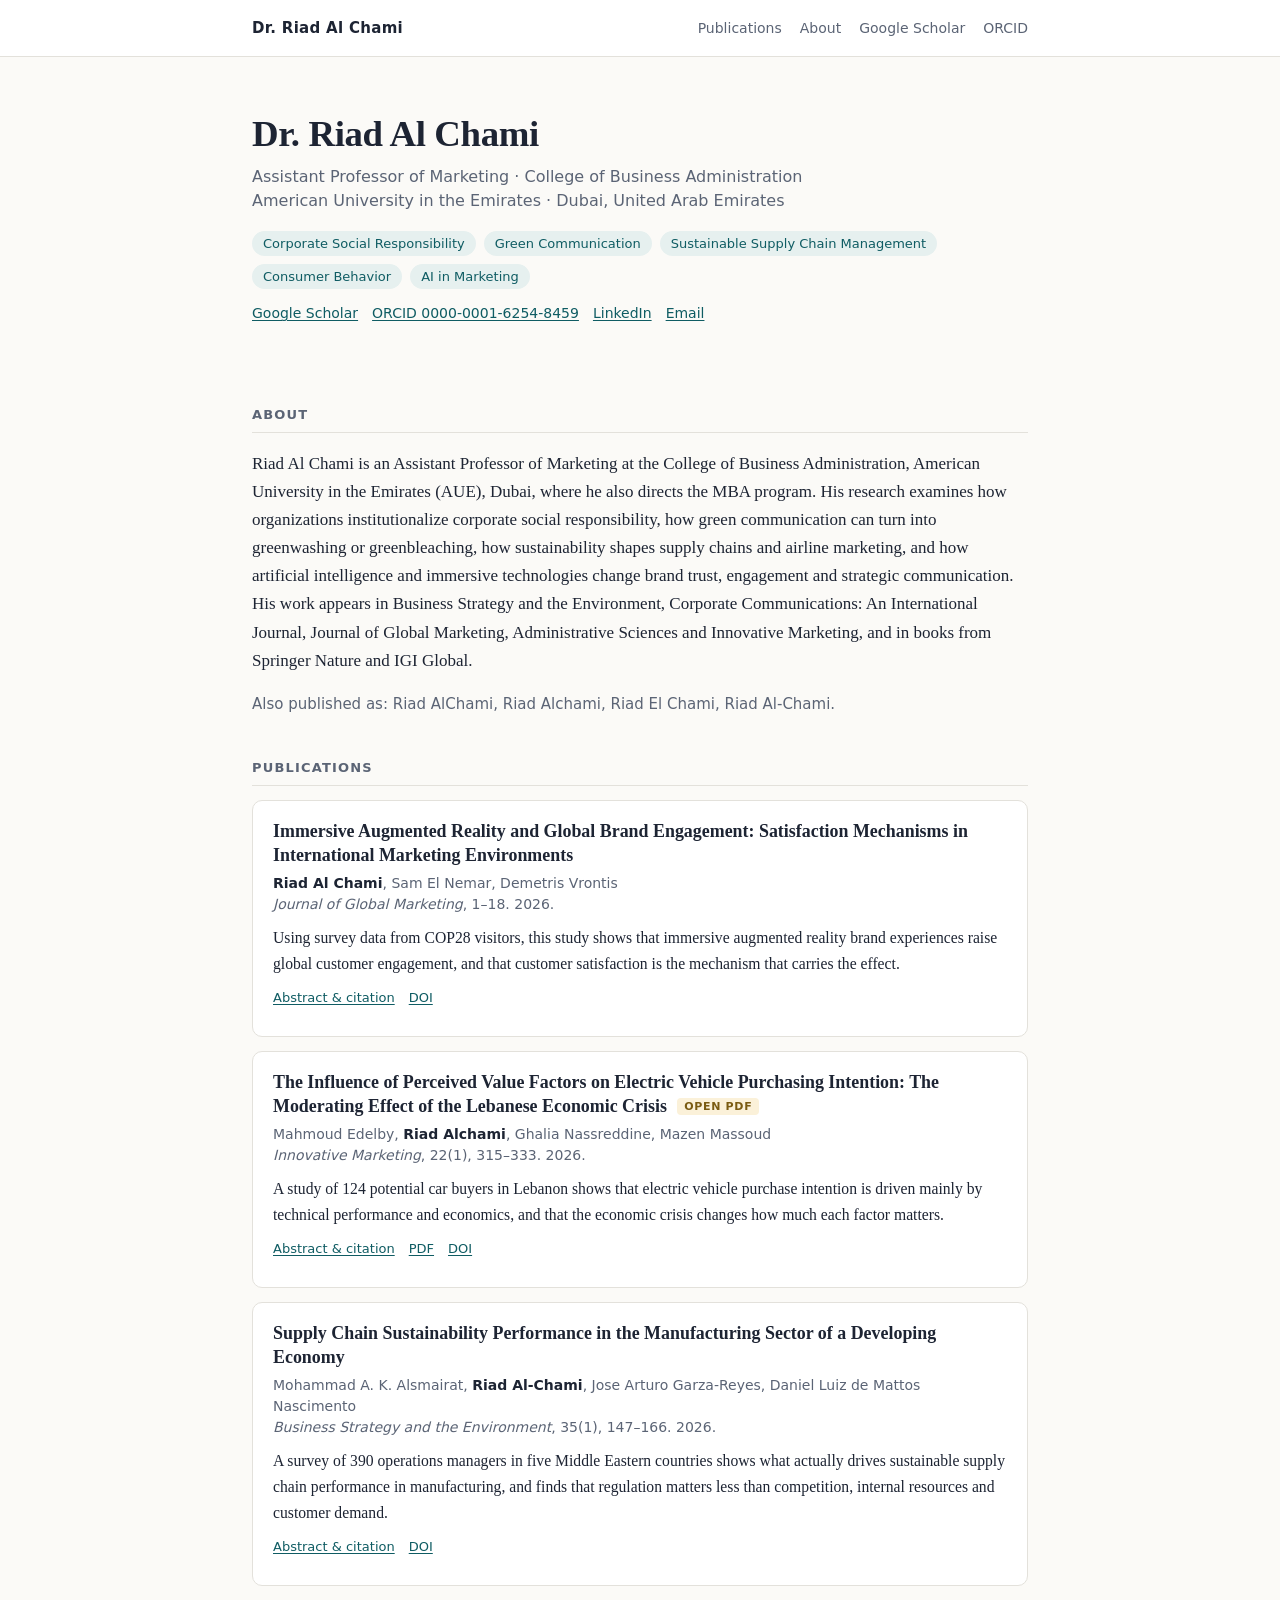
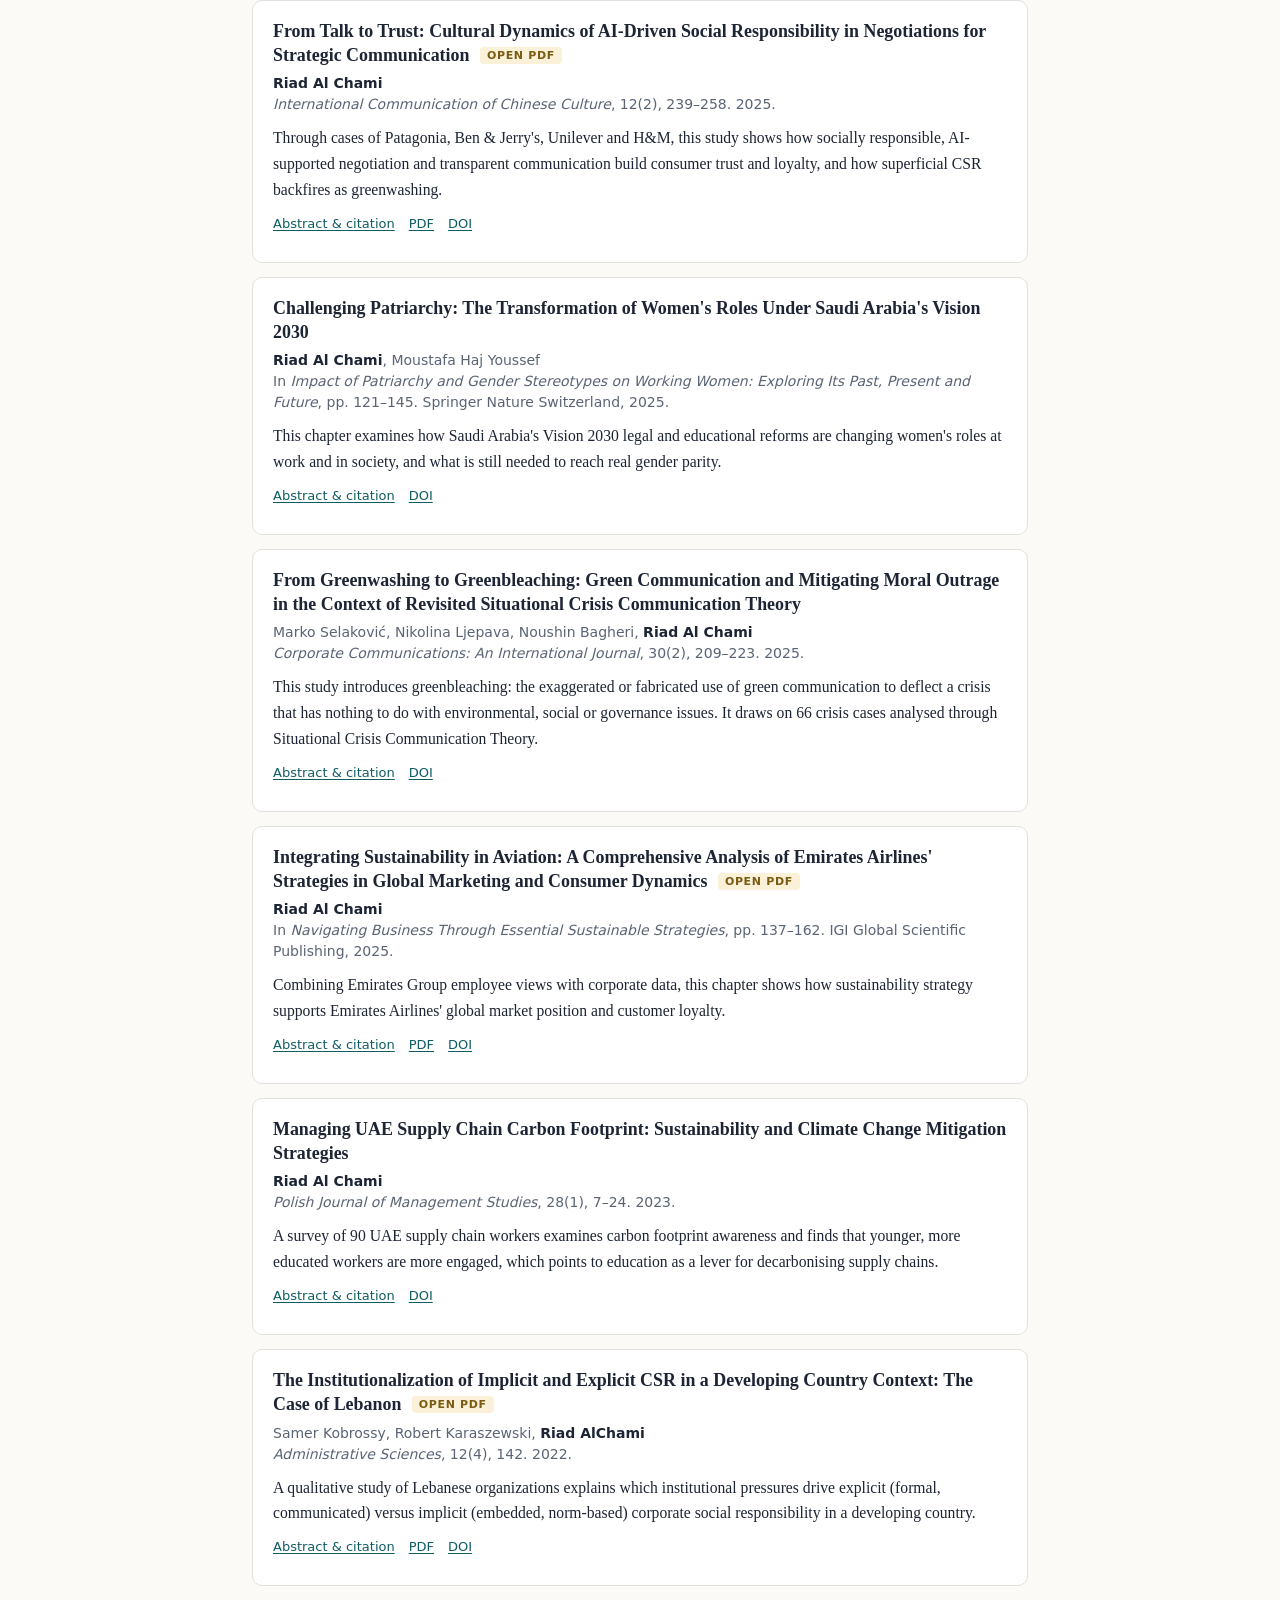
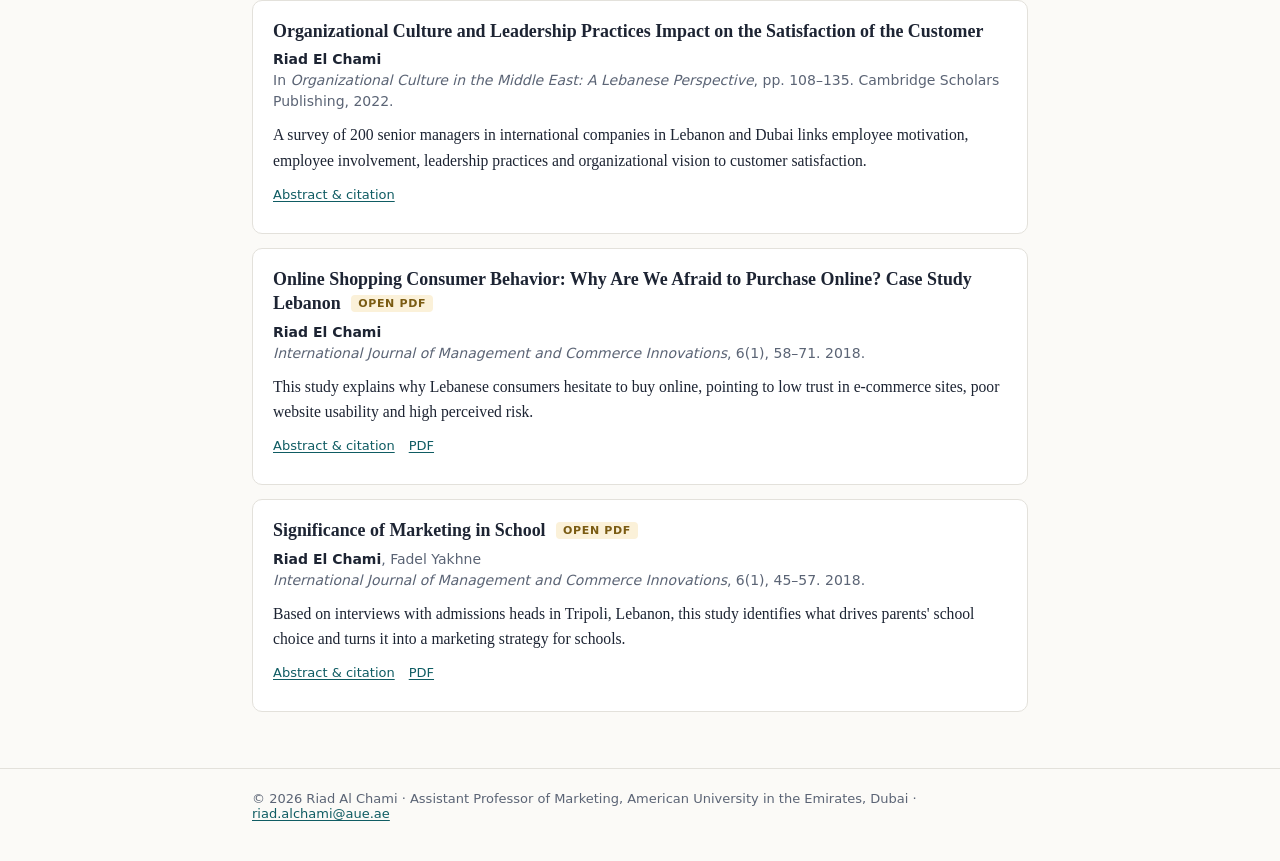
==== commit fe7b8ebd: "Add files via upload" ====
--- a/index.html
+++ b/index.html
@@ -1,63 +1,48 @@
 <!DOCTYPE html>
 <html lang="en"><head>
 <meta charset="utf-8"><meta name="viewport" content="width=device-width,initial-scale=1">
-<title>Supply Chain Sustainability Performance in the Manufacturing Sector of a Developing Economy | Riad Al Chami</title>
-<meta name="description" content="A survey of 390 operations managers in five Middle Eastern countries shows what actually drives sustainable supply chain performance in manufacturing, and finds that regulation matters less than competition, internal resources and customer demand.">
-<link rel="canonical" href="https://riadalchami-cloud.github.io/papers/supply-chain-sustainability-performance-manufacturing/">
-<meta property="og:type" content="website"><meta property="og:title" content="Supply Chain Sustainability Performance in the Manufacturing Sector of a Developing Economy | Riad Al Chami"><meta property="og:description" content="A survey of 390 operations managers in five Middle Eastern countries shows what actually drives sustainable supply chain performance in manufacturing, and finds that regulation matters less than competition, internal resources and customer demand."><meta property="og:url" content="https://riadalchami-cloud.github.io/papers/supply-chain-sustainability-performance-manufacturing/">
+<title>Dr. Riad Al Chami | Marketing, CSR and Sustainability Research</title>
+<meta name="description" content="Dr. Riad Al Chami, Assistant Professor of Marketing at the American University in the Emirates, Dubai. Research on corporate social responsibility, green communication and greenwashing, sustainable supply chains, consumer behavior and AI in marketing.">
+<link rel="canonical" href="https://riadalchami-cloud.github.io/">
+<meta property="og:type" content="website"><meta property="og:title" content="Dr. Riad Al Chami | Marketing, CSR and Sustainability Research"><meta property="og:description" content="Dr. Riad Al Chami, Assistant Professor of Marketing at the American University in the Emirates, Dubai. Research on corporate social responsibility, green communication and greenwashing, sustainable supply chains, consumer behavior and AI in marketing."><meta property="og:url" content="https://riadalchami-cloud.github.io/">
 <meta name="robots" content="index,follow">
-<meta name="citation_title" content="Supply Chain Sustainability Performance in the Manufacturing Sector of a Developing Economy">
-<meta name="citation_author" content="Alsmairat, Mohammad A. K.">
-<meta name="citation_author" content="Al-Chami, Riad">
-<meta name="citation_author" content="Garza-Reyes, Jose Arturo">
-<meta name="citation_author" content="de Mattos Nascimento, Daniel Luiz">
-<meta name="citation_publication_date" content="2026/01">
-<meta name="citation_journal_title" content="Business Strategy and the Environment">
-<meta name="citation_issn" content="0964-4733">
-<meta name="citation_volume" content="35">
-<meta name="citation_issue" content="1">
-<meta name="citation_firstpage" content="147">
-<meta name="citation_lastpage" content="166">
-<meta name="citation_publisher" content="John Wiley &amp; Sons">
-<meta name="citation_doi" content="10.1002/bse.70169">
-<meta name="citation_abstract_html_url" content="https://riadalchami-cloud.github.io/papers/supply-chain-sustainability-performance-manufacturing/">
-<meta name="citation_keywords" content="Supply chain; Sustainability performance; Manufacturing industries; Partial least squares; Structural equation modelling">
-<meta name="citation_language" content="en">
-<meta name="DC.title" content="Supply Chain Sustainability Performance in the Manufacturing Sector of a Developing Economy">
-<meta name="DC.creator" content="Alsmairat, Mohammad A. K.">
-<meta name="DC.creator" content="Al-Chami, Riad">
-<meta name="DC.creator" content="Garza-Reyes, Jose Arturo">
-<meta name="DC.creator" content="de Mattos Nascimento, Daniel Luiz">
-<meta name="DC.date" content="2026">
-<meta name="DC.identifier" content="doi:10.1002/bse.70169">
+
 <link rel="stylesheet" href="https://riadalchami-cloud.github.io/style.css">
-<script type="application/ld+json">{"@context": "https://schema.org", "@type": "ScholarlyArticle", "@id": "https://riadalchami-cloud.github.io/papers/supply-chain-sustainability-performance-manufacturing/", "url": "https://riadalchami-cloud.github.io/papers/supply-chain-sustainability-performance-manufacturing/", "headline": "Supply Chain Sustainability Performance in the Manufacturing Sector of a Developing Economy", "name": "Supply Chain Sustainability Performance in the Manufacturing Sector of a Developing Economy", "author": [{"@type": "Person", "name": "Mohammad A. K. Alsmairat"}, {"@type": "Person", "name": "Riad Al-Chami", "@id": "https://riadalchami-cloud.github.io/#person", "sameAs": "https://orcid.org/0000-0001-6254-8459"}, {"@type": "Person", "name": "Jose Arturo Garza-Reyes"}, {"@type": "Person", "name": "Daniel Luiz de Mattos Nascimento"}], "datePublished": "2026-01", "inLanguage": "en", "keywords": ["Supply chain", "Sustainability performance", "Manufacturing industries", "Partial least squares", "Structural equation modelling"], "publisher": {"@type": "Organization", "name": "John Wiley & Sons"}, "abstract": "To assess supply chain (SC) sustainability performance, it is essential to understand the influence of key enablers. This study examines the impact of legal pressure, competitive pressure, internal resources, and customer preferences on SC sustainability performance, with a particular focus on the mediating role of strategic direction. A quantitative survey was conducted with 390 operations managers from manufacturing sectors across Qatar, Saudi Arabia, the United Arab Emirates, Oman, and Jordan. The data were analysed using partial least squares structural equation modelling (PLS-SEM). The results indicate that competitive pressure, internal resources, and customer preferences significantly influence strategic direction, which in turn positively mediates their effect on sustainable supply chain (SSCM) performance. Legal pressure, however, was not found to significantly impact strategic direction, suggesting that regulatory mandates exert limited influence on manufacturing firms in the region. This study provides actionable insights for managers in developing strategic initiatives that enhance sustainability performance, particularly in contexts with constrained resources.", "description": "A survey of 390 operations managers in five Middle Eastern countries shows what actually drives sustainable supply chain performance in manufacturing, and finds that regulation matters less than competition, internal resources and customer demand.", "sameAs": "https://doi.org/10.1002/bse.70169", "identifier": {"@type": "PropertyValue", "propertyID": "DOI", "value": "10.1002/bse.70169"}, "isPartOf": {"@type": "PublicationIssue", "issueNumber": "1", "isPartOf": {"@type": "PublicationVolume", "volumeNumber": "35", "isPartOf": {"@type": "Periodical", "name": "Business Strategy and the Environment", "issn": "0964-4733"}}}, "pageStart": "147", "pageEnd": "166"}</script>
+<script type="application/ld+json">{"@context": "https://schema.org", "@graph": [{"@type": "Person", "@id": "https://riadalchami-cloud.github.io/#person", "name": "Riad Al Chami", "honorificPrefix": "Dr.", "givenName": "Riad", "familyName": "Al Chami", "alternateName": ["Riad AlChami", "Riad Alchami", "Riad El Chami", "Riad Al-Chami"], "jobTitle": "Assistant Professor of Marketing", "affiliation": {"@type": "CollegeOrUniversity", "name": "American University in the Emirates", "url": "https://www.aue.ae", "address": {"@type": "PostalAddress", "addressLocality": "Dubai", "addressCountry": "AE"}}, "email": "mailto:riad.alchami@aue.ae", "url": "https://riadalchami-cloud.github.io/", "sameAs": ["https://orcid.org/0000-0001-6254-8459", "https://scholar.google.com/citations?user=tgdiXy8AAAAJ", "https://www.linkedin.com/in/riadchami/"], "knowsAbout": ["Corporate Social Responsibility", "Green Communication", "Sustainable Supply Chain Management", "Consumer Behavior", "AI in Marketing"], "identifier": {"@type": "PropertyValue", "propertyID": "ORCID", "value": "0000-0001-6254-8459"}}, {"@type": "ProfilePage", "@id": "https://riadalchami-cloud.github.io/", "url": "https://riadalchami-cloud.github.io/", "name": "Dr. Riad Al Chami | Publications", "mainEntity": {"@id": "https://riadalchami-cloud.github.io/#person"}, "dateModified": "2026-11-16"}, {"@type": "ItemList", "name": "Publications by Riad Al Chami", "itemListElement": [{"@type": "ListItem", "position": 1, "url": "https://riadalchami-cloud.github.io/immersive-augmented-reality-global-brand-engagement.html", "name": "Immersive Augmented Reality and Global Brand Engagement: Satisfaction Mechanisms in International Marketing Environments"}, {"@type": "ListItem", "position": 2, "url": "https://riadalchami-cloud.github.io/ev-purchase-intention-lebanese-economic-crisis.html", "name": "The Influence of Perceived Value Factors on Electric Vehicle Purchasing Intention: The Moderating Effect of the Lebanese Economic Crisis"}, {"@type": "ListItem", "position": 3, "url": "https://riadalchami-cloud.github.io/supply-chain-sustainability-performance-manufacturing.html", "name": "Supply Chain Sustainability Performance in the Manufacturing Sector of a Developing Economy"}, {"@type": "ListItem", "position": 4, "url": "https://riadalchami-cloud.github.io/from-talk-to-trust-ai-driven-social-responsibility.html", "name": "From Talk to Trust: Cultural Dynamics of AI-Driven Social Responsibility in Negotiations for Strategic Communication"}, {"@type": "ListItem", "position": 5, "url": "https://riadalchami-cloud.github.io/challenging-patriarchy-saudi-vision-2030.html", "name": "Challenging Patriarchy: The Transformation of Women's Roles Under Saudi Arabia's Vision 2030"}, {"@type": "ListItem", "position": 6, "url": "https://riadalchami-cloud.github.io/from-greenwashing-to-greenbleaching.html", "name": "From Greenwashing to Greenbleaching: Green Communication and Mitigating Moral Outrage in the Context of Revisited Situational Crisis Communication Theory"}, {"@type": "ListItem", "position": 7, "url": "https://riadalchami-cloud.github.io/integrating-sustainability-in-aviation-emirates-airlines.html", "name": "Integrating Sustainability in Aviation: A Comprehensive Analysis of Emirates Airlines' Strategies in Global Marketing and Consumer Dynamics"}, {"@type": "ListItem", "position": 8, "url": "https://riadalchami-cloud.github.io/managing-uae-supply-chain-carbon-footprint.html", "name": "Managing UAE Supply Chain Carbon Footprint: Sustainability and Climate Change Mitigation Strategies"}, {"@type": "ListItem", "position": 9, "url": "https://riadalchami-cloud.github.io/institutionalization-implicit-explicit-csr-lebanon.html", "name": "The Institutionalization of Implicit and Explicit CSR in a Developing Country Context: The Case of Lebanon"}, {"@type": "ListItem", "position": 10, "url": "https://riadalchami-cloud.github.io/organizational-culture-leadership-customer-satisfaction.html", "name": "Organizational Culture and Leadership Practices Impact on the Satisfaction of the Customer"}, {"@type": "ListItem", "position": 11, "url": "https://riadalchami-cloud.github.io/online-shopping-consumer-behavior-lebanon.html", "name": "Online Shopping Consumer Behavior: Why Are We Afraid to Purchase Online? Case Study Lebanon"}, {"@type": "ListItem", "position": 12, "url": "https://riadalchami-cloud.github.io/significance-of-marketing-in-school.html", "name": "Significance of Marketing in School"}]}]}</script>
 </head><body>
 <header class="site"><div class="wrap"><a class="brand" href="https://riadalchami-cloud.github.io/">Dr. Riad Al Chami</a>
 <nav><a href="https://riadalchami-cloud.github.io/#publications">Publications</a><a href="https://riadalchami-cloud.github.io/#about">About</a><a href="https://scholar.google.com/citations?user=tgdiXy8AAAAJ">Google Scholar</a><a href="https://orcid.org/0000-0001-6254-8459">ORCID</a></nav></div></header>
-<main class="wrap"><article class="paper">
-<p class="meta">Journal article · 2026 · Scopus Q1, ABS 3</p>
-<h1>Supply Chain Sustainability Performance in the Manufacturing Sector of a Developing Economy</h1>
-<p class="by">Mohammad A. K. Alsmairat, <b>Riad Al-Chami</b>, Jose Arturo Garza-Reyes, Daniel Luiz de Mattos Nascimento</p>
-<p class="venue"><i>Business Strategy and the Environment</i>, 35(1), 147–166. 2026. DOI: <a href='https://doi.org/10.1002/bse.70169'>10.1002/bse.70169</a></p>
-<div class="actions"><a class="btn ghost" href="https://doi.org/10.1002/bse.70169">Publisher version (DOI)</a><a class="btn ghost" href="#cite">Cite</a></div>
-<p class="note">Wiley allows the accepted version to be posted 12 to 24 months after publication. Read the version of record via the DOI.</p>
-<div class="brief"><b>In brief.</b> A survey of 390 operations managers in five Middle Eastern countries shows what actually drives sustainable supply chain performance in manufacturing, and finds that regulation matters less than competition, internal resources and customer demand.</div>
-<h2>Key findings</h2><ul class='find'><li>Competitive pressure, internal resources and customer preferences shape a firm&#x27;s strategic direction on sustainability.</li><li>Strategic direction mediates the effect of these enablers on sustainable supply chain performance.</li><li>Legal pressure had no significant effect, suggesting regulation has limited pull on manufacturers in the region.</li></ul>
-<h2>Abstract</h2><p>To assess supply chain (SC) sustainability performance, it is essential to understand the influence of key enablers. This study examines the impact of legal pressure, competitive pressure, internal resources, and customer preferences on SC sustainability performance, with a particular focus on the mediating role of strategic direction. A quantitative survey was conducted with 390 operations managers from manufacturing sectors across Qatar, Saudi Arabia, the United Arab Emirates, Oman, and Jordan. The data were analysed using partial least squares structural equation modelling (PLS-SEM). The results indicate that competitive pressure, internal resources, and customer preferences significantly influence strategic direction, which in turn positively mediates their effect on sustainable supply chain (SSCM) performance. Legal pressure, however, was not found to significantly impact strategic direction, suggesting that regulatory mandates exert limited influence on manufacturing firms in the region. This study provides actionable insights for managers in developing strategic initiatives that enhance sustainability performance, particularly in contexts with constrained resources.</p>
-<h2>Keywords</h2><ul class="chips"><li>Supply chain</li><li>Sustainability performance</li><li>Manufacturing industries</li><li>Partial least squares</li><li>Structural equation modelling</li></ul>
-<h2 id="cite">How to cite</h2>
-<div class="cite"><b>APA 7</b><br>Alsmairat, M. A. K., Al-Chami, R., Garza-Reyes, J. A., & de Mattos Nascimento, D. L. (2026). Supply Chain Sustainability Performance in the Manufacturing Sector of a Developing Economy. <i>Business Strategy and the Environment</i>, <i>35</i>(1), 147–166. https://doi.org/10.1002/bse.70169</div>
-<p class="links" style="margin-top:12px"><a href="https://riadalchami-cloud.github.io/papers/supply-chain-sustainability-performance-manufacturing/supply-chain-sustainability-performance-manufacturing.bib">BibTeX</a><a href="https://riadalchami-cloud.github.io/papers/supply-chain-sustainability-performance-manufacturing/supply-chain-sustainability-performance-manufacturing.ris">RIS (EndNote, Zotero, Mendeley)</a></p>
-<pre>@article{alsmairat2026supply,
-  author = {Alsmairat, Mohammad A. K. and Al-Chami, Riad and Garza-Reyes, Jose Arturo and de Mattos Nascimento, Daniel Luiz},
-  title = {Supply Chain Sustainability Performance in the Manufacturing Sector of a Developing Economy},
-  journal = {Business Strategy and the Environment},
-  volume = {35},
-  number = {1},
-  pages = {147--166},
-  year = {2026},
-  publisher = {John Wiley &amp; Sons},
-  doi = {10.1002/bse.70169}
-}</pre>
-</article></main><footer><div class="wrap">© 2026 Riad Al Chami · Assistant Professor of Marketing, American University in the Emirates, Dubai · <a href="mailto:riad.alchami@aue.ae">riad.alchami@aue.ae</a></div></footer></body></html>+
+<main class="wrap">
+<section class="hero"><h1>Dr. Riad Al Chami</h1>
+<p class="role">Assistant Professor of Marketing · College of Business Administration<br>American University in the Emirates · Dubai, United Arab Emirates</p>
+<ul class="chips"><li>Corporate Social Responsibility</li><li>Green Communication</li><li>Sustainable Supply Chain Management</li><li>Consumer Behavior</li><li>AI in Marketing</li></ul>
+<p class="ids"><a href="https://scholar.google.com/citations?user=tgdiXy8AAAAJ">Google Scholar</a><a href="https://orcid.org/0000-0001-6254-8459">ORCID 0000-0001-6254-8459</a><a href="https://www.linkedin.com/in/riadchami/">LinkedIn</a><a href="mailto:riad.alchami@aue.ae">Email</a></p></section>
+<section id="about"><h2>About</h2><p>Riad Al Chami is an Assistant Professor of Marketing at the College of Business Administration, American University in the Emirates (AUE), Dubai, where he also directs the MBA program. His research examines how organizations institutionalize corporate social responsibility, how green communication can turn into greenwashing or greenbleaching, how sustainability shapes supply chains and airline marketing, and how artificial intelligence and immersive technologies change brand trust, engagement and strategic communication. His work appears in Business Strategy and the Environment, Corporate Communications: An International Journal, Journal of Global Marketing, Administrative Sciences and Innovative Marketing, and in books from Springer Nature and IGI Global.</p>
+<p class="meta">Also published as: Riad AlChami, Riad Alchami, Riad El Chami, Riad Al-Chami.</p></section>
+<section id="publications"><h2>Publications</h2><div class="pub"><h3><a href="https://riadalchami-cloud.github.io/immersive-augmented-reality-global-brand-engagement.html">Immersive Augmented Reality and Global Brand Engagement: Satisfaction Mechanisms in International Marketing Environments</a></h3>
+<p class="by"><b>Riad Al Chami</b>, Sam El Nemar, Demetris Vrontis</p><p class="venue"><i>Journal of Global Marketing</i>, 1–18. 2026.</p>
+<p class="sum">Using survey data from COP28 visitors, this study shows that immersive augmented reality brand experiences raise global customer engagement, and that customer satisfaction is the mechanism that carries the effect.</p><p class="links"><a href="https://riadalchami-cloud.github.io/immersive-augmented-reality-global-brand-engagement.html">Abstract & citation</a><a href="https://doi.org/10.1080/08911762.2026.2745960">DOI</a></p></div><div class="pub"><h3><a href="https://riadalchami-cloud.github.io/ev-purchase-intention-lebanese-economic-crisis.html">The Influence of Perceived Value Factors on Electric Vehicle Purchasing Intention: The Moderating Effect of the Lebanese Economic Crisis</a> <span class="tag">Open PDF</span></h3>
+<p class="by">Mahmoud Edelby, <b>Riad Alchami</b>, Ghalia Nassreddine, Mazen Massoud</p><p class="venue"><i>Innovative Marketing</i>, 22(1), 315–333. 2026.</p>
+<p class="sum">A study of 124 potential car buyers in Lebanon shows that electric vehicle purchase intention is driven mainly by technical performance and economics, and that the economic crisis changes how much each factor matters.</p><p class="links"><a href="https://riadalchami-cloud.github.io/ev-purchase-intention-lebanese-economic-crisis.html">Abstract & citation</a><a href="https://riadalchami-cloud.github.io/ev-purchase-intention-lebanese-economic-crisis.pdf">PDF</a><a href="https://doi.org/10.21511/im.22(1).2026.23">DOI</a></p></div><div class="pub"><h3><a href="https://riadalchami-cloud.github.io/supply-chain-sustainability-performance-manufacturing.html">Supply Chain Sustainability Performance in the Manufacturing Sector of a Developing Economy</a></h3>
+<p class="by">Mohammad A. K. Alsmairat, <b>Riad Al-Chami</b>, Jose Arturo Garza-Reyes, Daniel Luiz de Mattos Nascimento</p><p class="venue"><i>Business Strategy and the Environment</i>, 35(1), 147–166. 2026.</p>
+<p class="sum">A survey of 390 operations managers in five Middle Eastern countries shows what actually drives sustainable supply chain performance in manufacturing, and finds that regulation matters less than competition, internal resources and customer demand.</p><p class="links"><a href="https://riadalchami-cloud.github.io/supply-chain-sustainability-performance-manufacturing.html">Abstract & citation</a><a href="https://doi.org/10.1002/bse.70169">DOI</a></p></div><div class="pub"><h3><a href="https://riadalchami-cloud.github.io/from-talk-to-trust-ai-driven-social-responsibility.html">From Talk to Trust: Cultural Dynamics of AI-Driven Social Responsibility in Negotiations for Strategic Communication</a> <span class="tag">Open PDF</span></h3>
+<p class="by"><b>Riad Al Chami</b></p><p class="venue"><i>International Communication of Chinese Culture</i>, 12(2), 239–258. 2025.</p>
+<p class="sum">Through cases of Patagonia, Ben &amp; Jerry&#x27;s, Unilever and H&amp;M, this study shows how socially responsible, AI-supported negotiation and transparent communication build consumer trust and loyalty, and how superficial CSR backfires as greenwashing.</p><p class="links"><a href="https://riadalchami-cloud.github.io/from-talk-to-trust-ai-driven-social-responsibility.html">Abstract & citation</a><a href="https://riadalchami-cloud.github.io/from-talk-to-trust-ai-driven-social-responsibility.pdf">PDF</a><a href="https://doi.org/10.1007/s40636-025-00331-4">DOI</a></p></div><div class="pub"><h3><a href="https://riadalchami-cloud.github.io/challenging-patriarchy-saudi-vision-2030.html">Challenging Patriarchy: The Transformation of Women&#x27;s Roles Under Saudi Arabia&#x27;s Vision 2030</a></h3>
+<p class="by"><b>Riad Al Chami</b>, Moustafa Haj Youssef</p><p class="venue">In <i>Impact of Patriarchy and Gender Stereotypes on Working Women: Exploring Its Past, Present and Future</i>, pp. 121–145. Springer Nature Switzerland, 2025.</p>
+<p class="sum">This chapter examines how Saudi Arabia&#x27;s Vision 2030 legal and educational reforms are changing women&#x27;s roles at work and in society, and what is still needed to reach real gender parity.</p><p class="links"><a href="https://riadalchami-cloud.github.io/challenging-patriarchy-saudi-vision-2030.html">Abstract & citation</a><a href="https://doi.org/10.1007/978-3-031-74406-8_7">DOI</a></p></div><div class="pub"><h3><a href="https://riadalchami-cloud.github.io/from-greenwashing-to-greenbleaching.html">From Greenwashing to Greenbleaching: Green Communication and Mitigating Moral Outrage in the Context of Revisited Situational Crisis Communication Theory</a></h3>
+<p class="by">Marko Selaković, Nikolina Ljepava, Noushin Bagheri, <b>Riad Al Chami</b></p><p class="venue"><i>Corporate Communications: An International Journal</i>, 30(2), 209–223. 2025.</p>
+<p class="sum">This study introduces greenbleaching: the exaggerated or fabricated use of green communication to deflect a crisis that has nothing to do with environmental, social or governance issues. It draws on 66 crisis cases analysed through Situational Crisis Communication Theory.</p><p class="links"><a href="https://riadalchami-cloud.github.io/from-greenwashing-to-greenbleaching.html">Abstract & citation</a><a href="https://doi.org/10.1108/CCIJ-01-2024-0011">DOI</a></p></div><div class="pub"><h3><a href="https://riadalchami-cloud.github.io/integrating-sustainability-in-aviation-emirates-airlines.html">Integrating Sustainability in Aviation: A Comprehensive Analysis of Emirates Airlines&#x27; Strategies in Global Marketing and Consumer Dynamics</a> <span class="tag">Open PDF</span></h3>
+<p class="by"><b>Riad Al Chami</b></p><p class="venue">In <i>Navigating Business Through Essential Sustainable Strategies</i>, pp. 137–162. IGI Global Scientific Publishing, 2025.</p>
+<p class="sum">Combining Emirates Group employee views with corporate data, this chapter shows how sustainability strategy supports Emirates Airlines&#x27; global market position and customer loyalty.</p><p class="links"><a href="https://riadalchami-cloud.github.io/integrating-sustainability-in-aviation-emirates-airlines.html">Abstract & citation</a><a href="https://riadalchami-cloud.github.io/integrating-sustainability-in-aviation-emirates-airlines.pdf">PDF</a><a href="https://doi.org/10.4018/979-8-3693-5360-8.ch006">DOI</a></p></div><div class="pub"><h3><a href="https://riadalchami-cloud.github.io/managing-uae-supply-chain-carbon-footprint.html">Managing UAE Supply Chain Carbon Footprint: Sustainability and Climate Change Mitigation Strategies</a></h3>
+<p class="by"><b>Riad Al Chami</b></p><p class="venue"><i>Polish Journal of Management Studies</i>, 28(1), 7–24. 2023.</p>
+<p class="sum">A survey of 90 UAE supply chain workers examines carbon footprint awareness and finds that younger, more educated workers are more engaged, which points to education as a lever for decarbonising supply chains.</p><p class="links"><a href="https://riadalchami-cloud.github.io/managing-uae-supply-chain-carbon-footprint.html">Abstract & citation</a><a href="https://doi.org/10.17512/pjms.2023.28.1.01">DOI</a></p></div><div class="pub"><h3><a href="https://riadalchami-cloud.github.io/institutionalization-implicit-explicit-csr-lebanon.html">The Institutionalization of Implicit and Explicit CSR in a Developing Country Context: The Case of Lebanon</a> <span class="tag">Open PDF</span></h3>
+<p class="by">Samer Kobrossy, Robert Karaszewski, <b>Riad AlChami</b></p><p class="venue"><i>Administrative Sciences</i>, 12(4), 142. 2022.</p>
+<p class="sum">A qualitative study of Lebanese organizations explains which institutional pressures drive explicit (formal, communicated) versus implicit (embedded, norm-based) corporate social responsibility in a developing country.</p><p class="links"><a href="https://riadalchami-cloud.github.io/institutionalization-implicit-explicit-csr-lebanon.html">Abstract & citation</a><a href="https://riadalchami-cloud.github.io/institutionalization-implicit-explicit-csr-lebanon.pdf">PDF</a><a href="https://doi.org/10.3390/admsci12040142">DOI</a></p></div><div class="pub"><h3><a href="https://riadalchami-cloud.github.io/organizational-culture-leadership-customer-satisfaction.html">Organizational Culture and Leadership Practices Impact on the Satisfaction of the Customer</a></h3>
+<p class="by"><b>Riad El Chami</b></p><p class="venue">In <i>Organizational Culture in the Middle East: A Lebanese Perspective</i>, pp. 108–135. Cambridge Scholars Publishing, 2022.</p>
+<p class="sum">A survey of 200 senior managers in international companies in Lebanon and Dubai links employee motivation, employee involvement, leadership practices and organizational vision to customer satisfaction.</p><p class="links"><a href="https://riadalchami-cloud.github.io/organizational-culture-leadership-customer-satisfaction.html">Abstract & citation</a></p></div><div class="pub"><h3><a href="https://riadalchami-cloud.github.io/online-shopping-consumer-behavior-lebanon.html">Online Shopping Consumer Behavior: Why Are We Afraid to Purchase Online? Case Study Lebanon</a> <span class="tag">Open PDF</span></h3>
+<p class="by"><b>Riad El Chami</b></p><p class="venue"><i>International Journal of Management and Commerce Innovations</i>, 6(1), 58–71. 2018.</p>
+<p class="sum">This study explains why Lebanese consumers hesitate to buy online, pointing to low trust in e-commerce sites, poor website usability and high perceived risk.</p><p class="links"><a href="https://riadalchami-cloud.github.io/online-shopping-consumer-behavior-lebanon.html">Abstract & citation</a><a href="https://riadalchami-cloud.github.io/online-shopping-consumer-behavior-lebanon.pdf">PDF</a></p></div><div class="pub"><h3><a href="https://riadalchami-cloud.github.io/significance-of-marketing-in-school.html">Significance of Marketing in School</a> <span class="tag">Open PDF</span></h3>
+<p class="by"><b>Riad El Chami</b>, Fadel Yakhne</p><p class="venue"><i>International Journal of Management and Commerce Innovations</i>, 6(1), 45–57. 2018.</p>
+<p class="sum">Based on interviews with admissions heads in Tripoli, Lebanon, this study identifies what drives parents&#x27; school choice and turns it into a marketing strategy for schools.</p><p class="links"><a href="https://riadalchami-cloud.github.io/significance-of-marketing-in-school.html">Abstract & citation</a><a href="https://riadalchami-cloud.github.io/significance-of-marketing-in-school.pdf">PDF</a></p></div></section>
+</main><footer><div class="wrap">© 2026 Riad Al Chami · Assistant Professor of Marketing, American University in the Emirates, Dubai · <a href="mailto:riad.alchami@aue.ae">riad.alchami@aue.ae</a></div></footer></body></html>
